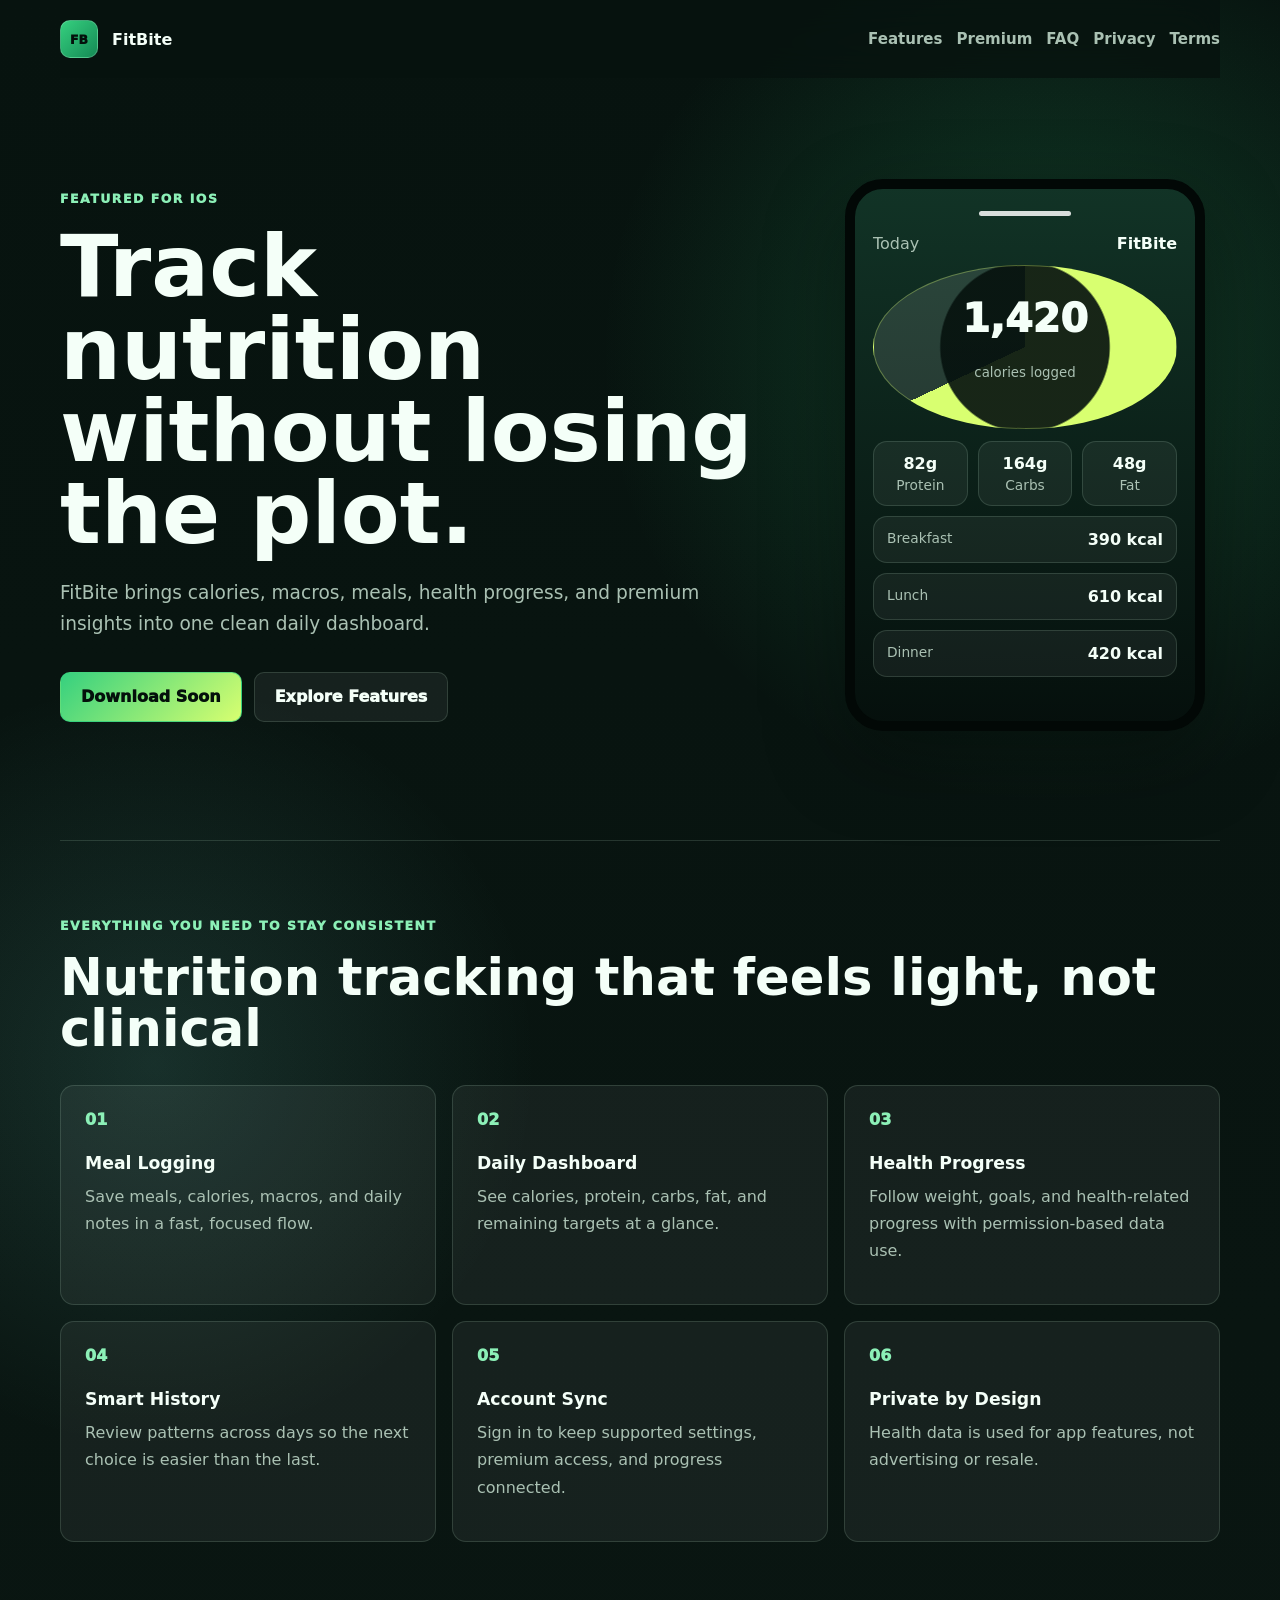
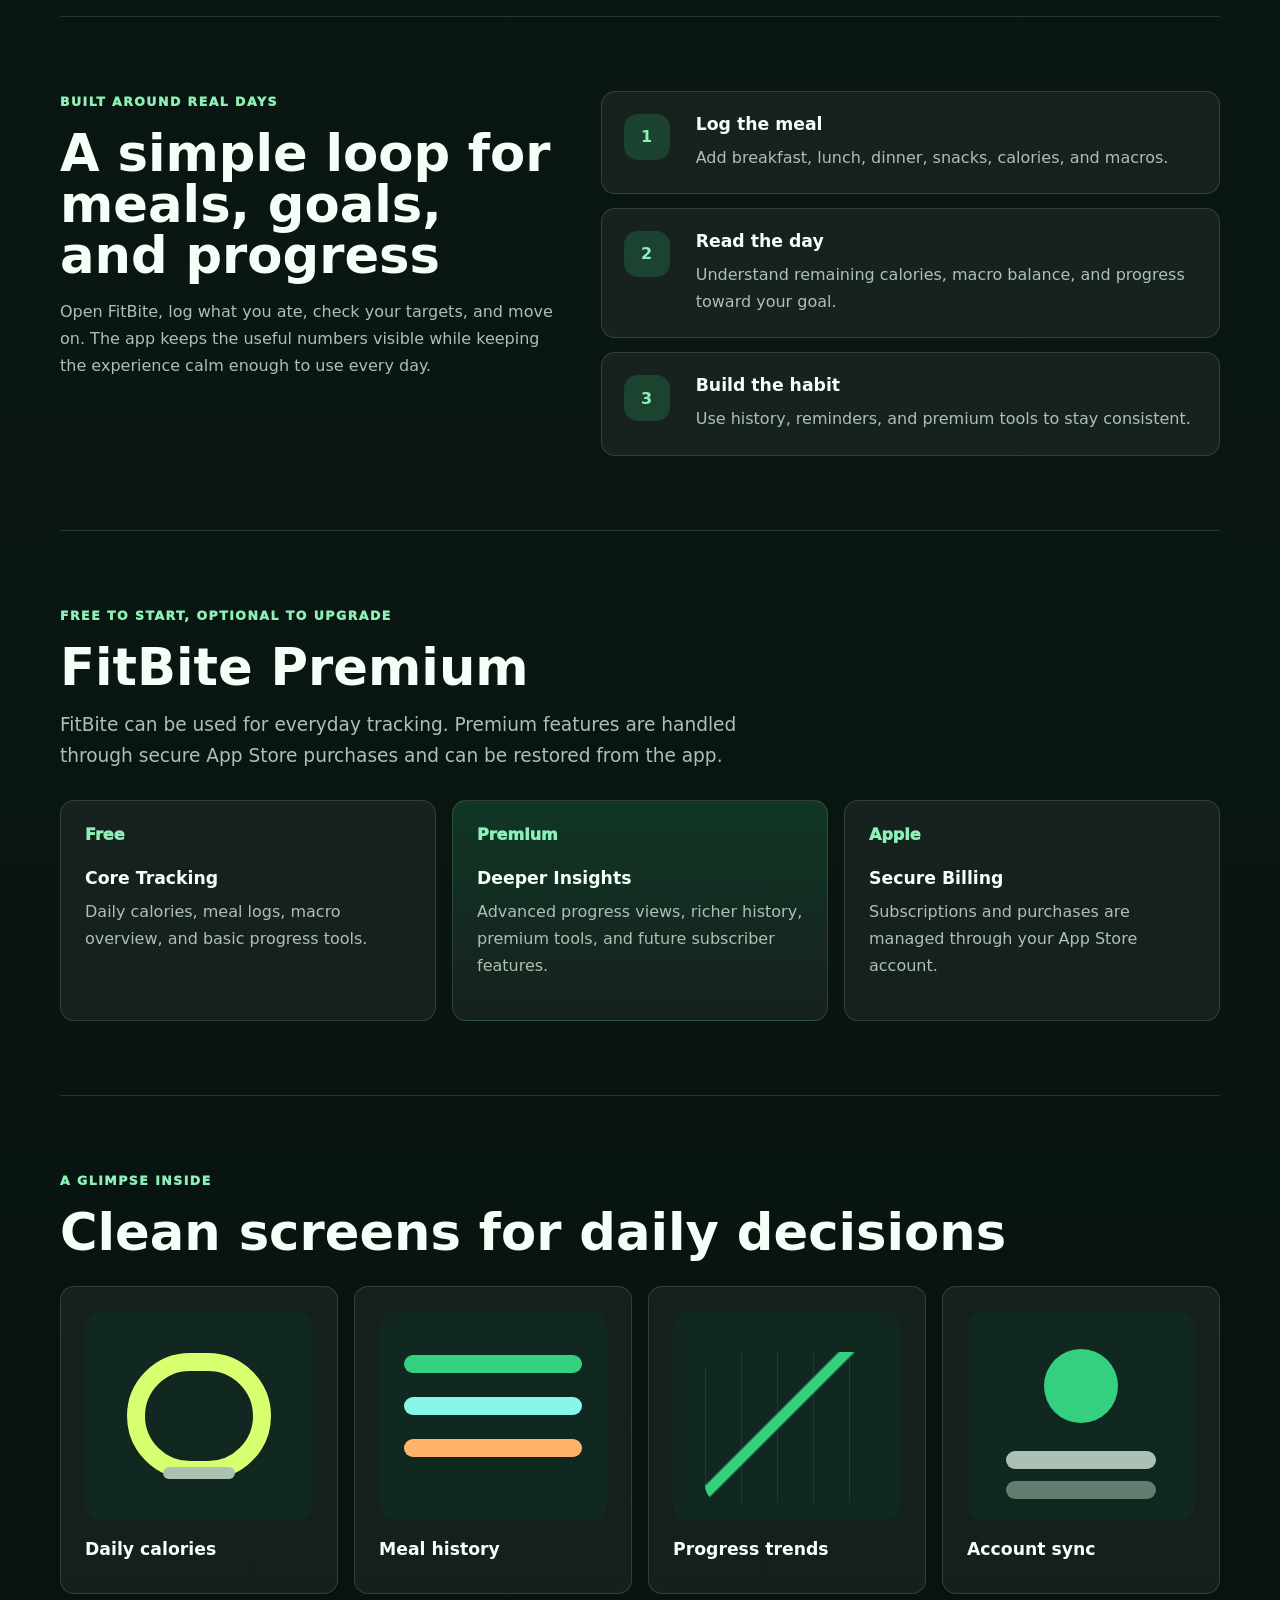
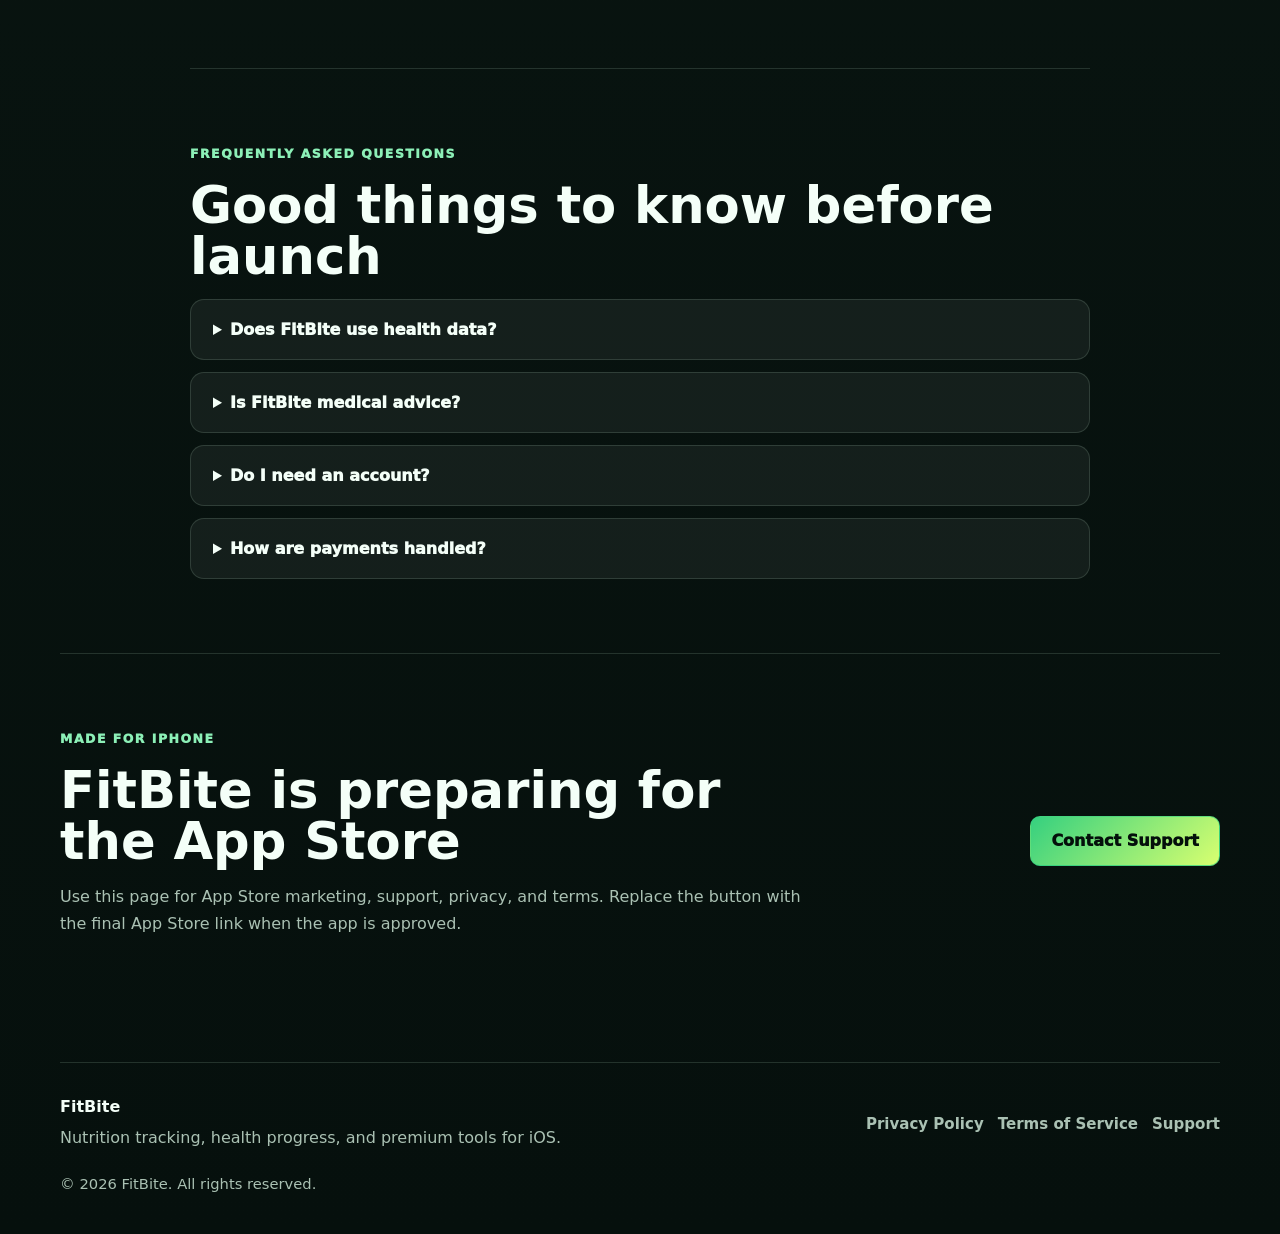
==== index.html @ 86999793 "update" ====
<!doctype html>
<html lang="en">
  <head>
    <meta charset="utf-8">
    <meta name="viewport" content="width=device-width, initial-scale=1">
    <title>FitBite - Nutrition, calories, and health progress</title>
    <meta
      name="description"
      content="FitBite is an iOS nutrition tracker for meals, calories, macros, progress, health insights, and premium habit tools."
    >
    <link rel="canonical" href="https://fitbite.dev/">
    <link rel="stylesheet" href="styles.css">
  </head>
  <body>
    <header class="site-header">
      <a class="brand" href="index.html" aria-label="FitBite home">
        <span class="brand-mark">FB</span>
        <span>FitBite</span>
      </a>
      <nav class="nav" aria-label="Main navigation">
        <a href="#features">Features</a>
        <a href="#premium">Premium</a>
        <a href="#faq">FAQ</a>
        <a href="privacy.html">Privacy</a>
        <a href="terms.html">Terms</a>
      </nav>
    </header>

    <main>
      <section class="hero">
        <div class="hero-copy">
          <p class="eyebrow">Featured for iOS</p>
          <h1>Track nutrition without losing the plot.</h1>
          <p class="lead">
            FitBite brings calories, macros, meals, health progress, and premium insights into one
            clean daily dashboard.
          </p>
          <div class="hero-actions">
            <a class="button primary" href="#app-store">Download Soon</a>
            <a class="button secondary" href="#features">Explore Features</a>
          </div>
        </div>

        <div class="phone-scene" aria-label="FitBite app preview">
          <div class="phone">
            <div class="phone-speaker"></div>
            <div class="app-top">
              <span>Today</span>
              <strong>FitBite</strong>
            </div>
            <div class="calorie-ring">
              <span>1,420</span>
              <small>calories logged</small>
            </div>
            <div class="macro-grid">
              <div><strong>82g</strong><span>Protein</span></div>
              <div><strong>164g</strong><span>Carbs</span></div>
              <div><strong>48g</strong><span>Fat</span></div>
            </div>
            <div class="meal-stack">
              <div><span>Breakfast</span><strong>390 kcal</strong></div>
              <div><span>Lunch</span><strong>610 kcal</strong></div>
              <div><span>Dinner</span><strong>420 kcal</strong></div>
            </div>
          </div>
        </div>
      </section>

      <section id="features" class="section">
        <p class="eyebrow">Everything you need to stay consistent</p>
        <h2>Nutrition tracking that feels light, not clinical</h2>
        <div class="feature-grid">
          <article>
            <span>01</span>
            <h3>Meal Logging</h3>
            <p>Save meals, calories, macros, and daily notes in a fast, focused flow.</p>
          </article>
          <article>
            <span>02</span>
            <h3>Daily Dashboard</h3>
            <p>See calories, protein, carbs, fat, and remaining targets at a glance.</p>
          </article>
          <article>
            <span>03</span>
            <h3>Health Progress</h3>
            <p>Follow weight, goals, and health-related progress with permission-based data use.</p>
          </article>
          <article>
            <span>04</span>
            <h3>Smart History</h3>
            <p>Review patterns across days so the next choice is easier than the last.</p>
          </article>
          <article>
            <span>05</span>
            <h3>Account Sync</h3>
            <p>Sign in to keep supported settings, premium access, and progress connected.</p>
          </article>
          <article>
            <span>06</span>
            <h3>Private by Design</h3>
            <p>Health data is used for app features, not advertising or resale.</p>
          </article>
        </div>
      </section>

      <section class="split-section">
        <div>
          <p class="eyebrow">Built around real days</p>
          <h2>A simple loop for meals, goals, and progress</h2>
          <p>
            Open FitBite, log what you ate, check your targets, and move on. The app keeps the useful
            numbers visible while keeping the experience calm enough to use every day.
          </p>
        </div>
        <div class="steps">
          <article>
            <strong>1</strong>
            <h3>Log the meal</h3>
            <p>Add breakfast, lunch, dinner, snacks, calories, and macros.</p>
          </article>
          <article>
            <strong>2</strong>
            <h3>Read the day</h3>
            <p>Understand remaining calories, macro balance, and progress toward your goal.</p>
          </article>
          <article>
            <strong>3</strong>
            <h3>Build the habit</h3>
            <p>Use history, reminders, and premium tools to stay consistent.</p>
          </article>
        </div>
      </section>

      <section id="premium" class="section premium-section">
        <p class="eyebrow">Free to start, optional to upgrade</p>
        <h2>FitBite Premium</h2>
        <p class="section-lead">
          FitBite can be used for everyday tracking. Premium features are handled through secure
          App Store purchases and can be restored from the app.
        </p>
        <div class="plans">
          <article>
            <span>Free</span>
            <h3>Core Tracking</h3>
            <p>Daily calories, meal logs, macro overview, and basic progress tools.</p>
          </article>
          <article class="highlight-plan">
            <span>Premium</span>
            <h3>Deeper Insights</h3>
            <p>Advanced progress views, richer history, premium tools, and future subscriber features.</p>
          </article>
          <article>
            <span>Apple</span>
            <h3>Secure Billing</h3>
            <p>Subscriptions and purchases are managed through your App Store account.</p>
          </article>
        </div>
      </section>

      <section class="gallery-section">
        <p class="eyebrow">A glimpse inside</p>
        <h2>Clean screens for daily decisions</h2>
        <div class="screen-grid" aria-label="FitBite screen previews">
          <article>
            <div class="mini-screen calories"></div>
            <h3>Daily calories</h3>
          </article>
          <article>
            <div class="mini-screen meals"></div>
            <h3>Meal history</h3>
          </article>
          <article>
            <div class="mini-screen progress"></div>
            <h3>Progress trends</h3>
          </article>
          <article>
            <div class="mini-screen account"></div>
            <h3>Account sync</h3>
          </article>
        </div>
      </section>

      <section id="faq" class="faq-section">
        <p class="eyebrow">Frequently asked questions</p>
        <h2>Good things to know before launch</h2>
        <details>
          <summary>Does FitBite use health data?</summary>
          <p>
            FitBite may process health-related information you enter or choose to connect, such as
            nutrition entries, goals, body measurements, and progress values.
          </p>
        </details>
        <details>
          <summary>Is FitBite medical advice?</summary>
          <p>
            No. FitBite is a tracking tool. It is not a medical service, diagnosis, treatment, or
            replacement for a qualified healthcare professional.
          </p>
        </details>
        <details>
          <summary>Do I need an account?</summary>
          <p>
            Some features may work locally. Account-based features, sync, premium access, and support
            requests may require login.
          </p>
        </details>
        <details>
          <summary>How are payments handled?</summary>
          <p>
            In-app purchases and subscriptions are processed by Apple through the App Store. FitBite
            does not receive your full payment card details.
          </p>
        </details>
      </section>

      <section id="app-store" class="cta-section">
        <div>
          <p class="eyebrow">Made for iPhone</p>
          <h2>FitBite is preparing for the App Store</h2>
          <p>
            Use this page for App Store marketing, support, privacy, and terms. Replace the button
            with the final App Store link when the app is approved.
          </p>
        </div>
        <a class="button primary" href="support.html">Contact Support</a>
      </section>
    </main>

    <footer class="site-footer">
      <div>
        <strong>FitBite</strong>
        <p>Nutrition tracking, health progress, and premium tools for iOS.</p>
      </div>
      <nav aria-label="Footer navigation">
        <a href="privacy.html">Privacy Policy</a>
        <a href="terms.html">Terms of Service</a>
        <a href="support.html">Support</a>
      </nav>
      <span>&copy; <span id="year"></span> FitBite. All rights reserved.</span>
    </footer>

    <script>
      document.getElementById("year").textContent = new Date().getFullYear();
    </script>
  </body>
</html>
---- styles.css ----
:root {
  color-scheme: dark;
  --bg: #07130f;
  --panel: #0e2019;
  --panel-2: #10281f;
  --ink: #f4fff8;
  --muted: #aac1b3;
  --line: rgba(210, 255, 226, 0.14);
  --green: #35d07f;
  --green-2: #8cf0b7;
  --lime: #d8ff70;
  --cyan: #86f7e8;
  --orange: #ffb36b;
  --shadow: 0 28px 80px rgba(0, 0, 0, 0.35);
  font-family: Inter, ui-sans-serif, system-ui, -apple-system, BlinkMacSystemFont, "Segoe UI", sans-serif;
}

* {
  box-sizing: border-box;
}

html {
  scroll-behavior: smooth;
}

body {
  margin: 0;
  background:
    radial-gradient(circle at 82% 8%, rgba(53, 208, 127, 0.22), transparent 28rem),
    radial-gradient(circle at 12% 24%, rgba(134, 247, 232, 0.12), transparent 24rem),
    linear-gradient(180deg, #07130f 0%, #0a1612 45%, #06100d 100%);
  color: var(--ink);
}

a {
  color: inherit;
}

.site-header,
.hero,
.section,
.split-section,
.gallery-section,
.faq-section,
.cta-section,
.site-footer {
  width: min(1160px, calc(100% - 40px));
  margin-right: auto;
  margin-left: auto;
}

.site-header {
  position: sticky;
  top: 0;
  z-index: 10;
  display: flex;
  align-items: center;
  justify-content: space-between;
  min-height: 78px;
  background: rgba(7, 19, 15, 0.78);
  backdrop-filter: blur(18px);
}

.brand,
.nav,
.site-footer nav {
  display: flex;
  align-items: center;
  gap: 14px;
}

.brand {
  text-decoration: none;
  font-weight: 900;
}

.brand-mark {
  display: grid;
  place-items: center;
  width: 38px;
  height: 38px;
  border: 1px solid rgba(255, 255, 255, 0.18);
  border-radius: 10px;
  background: linear-gradient(135deg, var(--green), #158a55);
  color: #04100b;
  font-size: 0.78rem;
  font-weight: 950;
}

.nav {
  flex-wrap: wrap;
  justify-content: flex-end;
}

.nav a,
.site-footer a {
  color: var(--muted);
  text-decoration: none;
  font-size: 0.94rem;
  font-weight: 800;
}

.nav a:hover,
.site-footer a:hover {
  color: var(--ink);
}

.hero {
  display: grid;
  grid-template-columns: minmax(0, 1fr) 390px;
  align-items: center;
  gap: 60px;
  min-height: calc(100vh - 138px);
  padding: 30px 0 38px;
}

.hero-copy {
  max-width: 760px;
}

.eyebrow {
  margin: 0 0 16px;
  color: var(--green-2);
  font-size: 0.78rem;
  font-weight: 950;
  letter-spacing: 0.12em;
  text-transform: uppercase;
}

h1,
h2,
h3,
p {
  margin-top: 0;
}

h1 {
  max-width: 780px;
  margin-bottom: 22px;
  font-size: clamp(3rem, 6.7vw, 5.9rem);
  line-height: 0.96;
  letter-spacing: 0;
}

h2 {
  margin-bottom: 16px;
  font-size: clamp(2rem, 4vw, 3.6rem);
  line-height: 1;
  letter-spacing: 0;
}

h3 {
  margin-bottom: 10px;
  font-size: 1.08rem;
}

p {
  color: var(--muted);
  line-height: 1.7;
}

.lead,
.section-lead {
  max-width: 680px;
  font-size: 1.16rem;
}

.hero-actions {
  display: flex;
  flex-wrap: wrap;
  gap: 12px;
  margin-top: 32px;
}

.button {
  display: inline-flex;
  align-items: center;
  justify-content: center;
  min-height: 50px;
  padding: 0 20px;
  border: 1px solid var(--line);
  border-radius: 10px;
  color: var(--ink);
  text-decoration: none;
  font-weight: 950;
}

.button.primary {
  border-color: rgba(53, 208, 127, 0.7);
  background: linear-gradient(135deg, var(--green), var(--lime));
  color: #04100b;
}

.button.secondary {
  background: rgba(255, 255, 255, 0.06);
}

.phone-scene {
  display: grid;
  justify-items: center;
}

.phone {
  width: min(100%, 360px);
  min-height: 552px;
  padding: 22px 18px;
  border: 10px solid #020806;
  border-radius: 38px;
  background:
    linear-gradient(180deg, rgba(18, 54, 40, 0.86), rgba(5, 15, 12, 0.96)),
    var(--panel);
  box-shadow: var(--shadow);
}

.phone-speaker {
  width: 92px;
  height: 5px;
  margin: 0 auto 18px;
  border-radius: 99px;
  background: rgba(255, 255, 255, 0.84);
}

.app-top {
  display: flex;
  justify-content: space-between;
  margin-bottom: 12px;
  color: var(--muted);
}

.app-top strong {
  color: var(--ink);
}

.calorie-ring {
  display: grid;
  place-items: center;
  height: 164px;
  margin-bottom: 12px;
  border: 1px solid rgba(216, 255, 112, 0.32);
  border-radius: 50%;
  background:
    radial-gradient(circle, rgba(7, 19, 15, 0.92) 49%, transparent 50%),
    conic-gradient(var(--lime) 0 68%, rgba(255, 255, 255, 0.11) 68% 100%);
}

.calorie-ring span {
  color: var(--ink);
  font-size: 2.48rem;
  font-weight: 950;
}

.calorie-ring small {
  margin-top: -54px;
  color: var(--muted);
}

.macro-grid,
.meal-stack {
  display: grid;
  gap: 10px;
}

.macro-grid {
  grid-template-columns: repeat(3, 1fr);
  margin-bottom: 10px;
}

.macro-grid div,
.meal-stack div,
.feature-grid article,
.steps article,
.plans article,
.screen-grid article,
.faq-section details {
  border: 1px solid var(--line);
  border-radius: 14px;
  background: rgba(255, 255, 255, 0.055);
}

.macro-grid div {
  display: grid;
  gap: 4px;
  padding: 12px 8px;
  text-align: center;
}

.macro-grid span,
.meal-stack span {
  color: var(--muted);
  font-size: 0.86rem;
}

.meal-stack div {
  display: flex;
  justify-content: space-between;
  padding: 13px;
}

.section,
.split-section,
.gallery-section,
.faq-section,
.cta-section {
  padding: 74px 0;
  border-top: 1px solid var(--line);
}

.feature-grid,
.plans,
.screen-grid {
  display: grid;
  gap: 16px;
}

.feature-grid {
  grid-template-columns: repeat(3, 1fr);
  margin-top: 30px;
}

.feature-grid article,
.plans article,
.screen-grid article {
  padding: 24px;
}

.feature-grid article span,
.plans article span {
  display: inline-flex;
  margin-bottom: 24px;
  color: var(--green-2);
  font-weight: 950;
}

.split-section {
  display: grid;
  grid-template-columns: 0.9fr 1.1fr;
  gap: 34px;
}

.steps {
  display: grid;
  gap: 14px;
}

.steps article {
  display: grid;
  grid-template-columns: 54px minmax(0, 1fr);
  column-gap: 18px;
  padding: 22px;
}

.steps strong {
  grid-row: span 2;
  display: grid;
  place-items: center;
  width: 46px;
  height: 46px;
  border-radius: 14px;
  background: rgba(53, 208, 127, 0.18);
  color: var(--green-2);
}

.steps p {
  margin-bottom: 0;
}

.premium-section {
  text-align: left;
}

.plans {
  grid-template-columns: repeat(3, 1fr);
  margin-top: 28px;
}

.highlight-plan {
  background: linear-gradient(180deg, rgba(53, 208, 127, 0.18), rgba(255, 255, 255, 0.055)) !important;
}

.screen-grid {
  grid-template-columns: repeat(4, 1fr);
  margin-top: 28px;
}

.mini-screen {
  height: 210px;
  margin-bottom: 18px;
  border-radius: 18px;
  background: var(--panel-2);
  overflow: hidden;
  position: relative;
}

.mini-screen::before,
.mini-screen::after {
  content: "";
  position: absolute;
  border-radius: 999px;
}

.mini-screen.calories::before {
  inset: 42px;
  border: 18px solid var(--lime);
}

.mini-screen.calories::after {
  width: 72px;
  height: 12px;
  left: 50%;
  bottom: 42px;
  transform: translateX(-50%);
  background: var(--muted);
}

.mini-screen.meals::before {
  width: 78%;
  height: 18px;
  top: 44px;
  left: 11%;
  background: var(--green);
  box-shadow: 0 42px 0 var(--cyan), 0 84px 0 var(--orange);
}

.mini-screen.progress::before {
  width: 72%;
  height: 72%;
  left: 14%;
  bottom: 18px;
  border-radius: 18px;
  background: linear-gradient(135deg, transparent 42%, var(--green) 43% 47%, transparent 48%),
    linear-gradient(90deg, rgba(255,255,255,0.08) 1px, transparent 1px);
  background-size: 100% 100%, 36px 100%;
}

.mini-screen.account::before {
  width: 74px;
  height: 74px;
  top: 38px;
  left: 50%;
  transform: translateX(-50%);
  background: var(--green);
}

.mini-screen.account::after {
  width: 66%;
  height: 18px;
  left: 17%;
  bottom: 52px;
  background: var(--muted);
  box-shadow: 0 30px 0 rgba(170, 193, 179, 0.55);
}

.faq-section {
  max-width: 900px;
}

.faq-section details {
  margin-top: 12px;
  padding: 20px 22px;
}

.faq-section summary {
  cursor: pointer;
  color: var(--ink);
  font-weight: 950;
}

.faq-section details p {
  margin: 12px 0 0;
}

.cta-section {
  display: flex;
  align-items: center;
  justify-content: space-between;
  gap: 28px;
  margin-bottom: 34px;
}

.cta-section div {
  max-width: 760px;
}

.document {
  width: min(820px, calc(100% - 40px));
  margin: 0 auto;
  padding: 58px 0 90px;
}

.document h1 {
  font-size: clamp(2.7rem, 7vw, 5rem);
}

.document h2 {
  margin-top: 34px;
  font-size: 1.35rem;
}

.support-email a {
  color: var(--green-2);
  font-size: 1.35rem;
  font-weight: 950;
}

.site-footer {
  display: grid;
  grid-template-columns: minmax(0, 1fr) auto;
  gap: 24px;
  padding: 34px 0 42px;
  border-top: 1px solid var(--line);
}

.site-footer p {
  margin: 8px 0 0;
}

.site-footer > span {
  grid-column: 1 / -1;
  color: var(--muted);
  font-size: 0.92rem;
}

@media (max-width: 920px) {
  .hero,
  .split-section,
  .cta-section {
    grid-template-columns: 1fr;
  }

  .feature-grid,
  .plans {
    grid-template-columns: repeat(2, 1fr);
  }

  .screen-grid {
    grid-template-columns: repeat(2, 1fr);
  }

  .cta-section {
    align-items: flex-start;
    display: grid;
  }
}

@media (max-width: 640px) {
  .site-header,
  .hero,
  .section,
  .split-section,
  .gallery-section,
  .faq-section,
  .cta-section,
  .site-footer,
  .document {
    width: min(100% - 28px, 1160px);
  }

  .site-header {
    position: static;
    align-items: flex-start;
    flex-direction: column;
    padding: 18px 0;
  }

  .nav {
    justify-content: flex-start;
  }

  .hero {
    min-height: auto;
    padding-top: 34px;
  }

  .feature-grid,
  .plans,
  .screen-grid,
  .macro-grid {
    grid-template-columns: 1fr;
  }

  .phone {
    min-height: auto;
  }

  .button,
  .hero-actions {
    width: 100%;
  }

  .steps article {
    grid-template-columns: 1fr;
  }

  .steps strong {
    margin-bottom: 16px;
  }

  .site-footer {
    grid-template-columns: 1fr;
  }

  .site-footer nav {
    align-items: flex-start;
    flex-direction: column;
  }
}
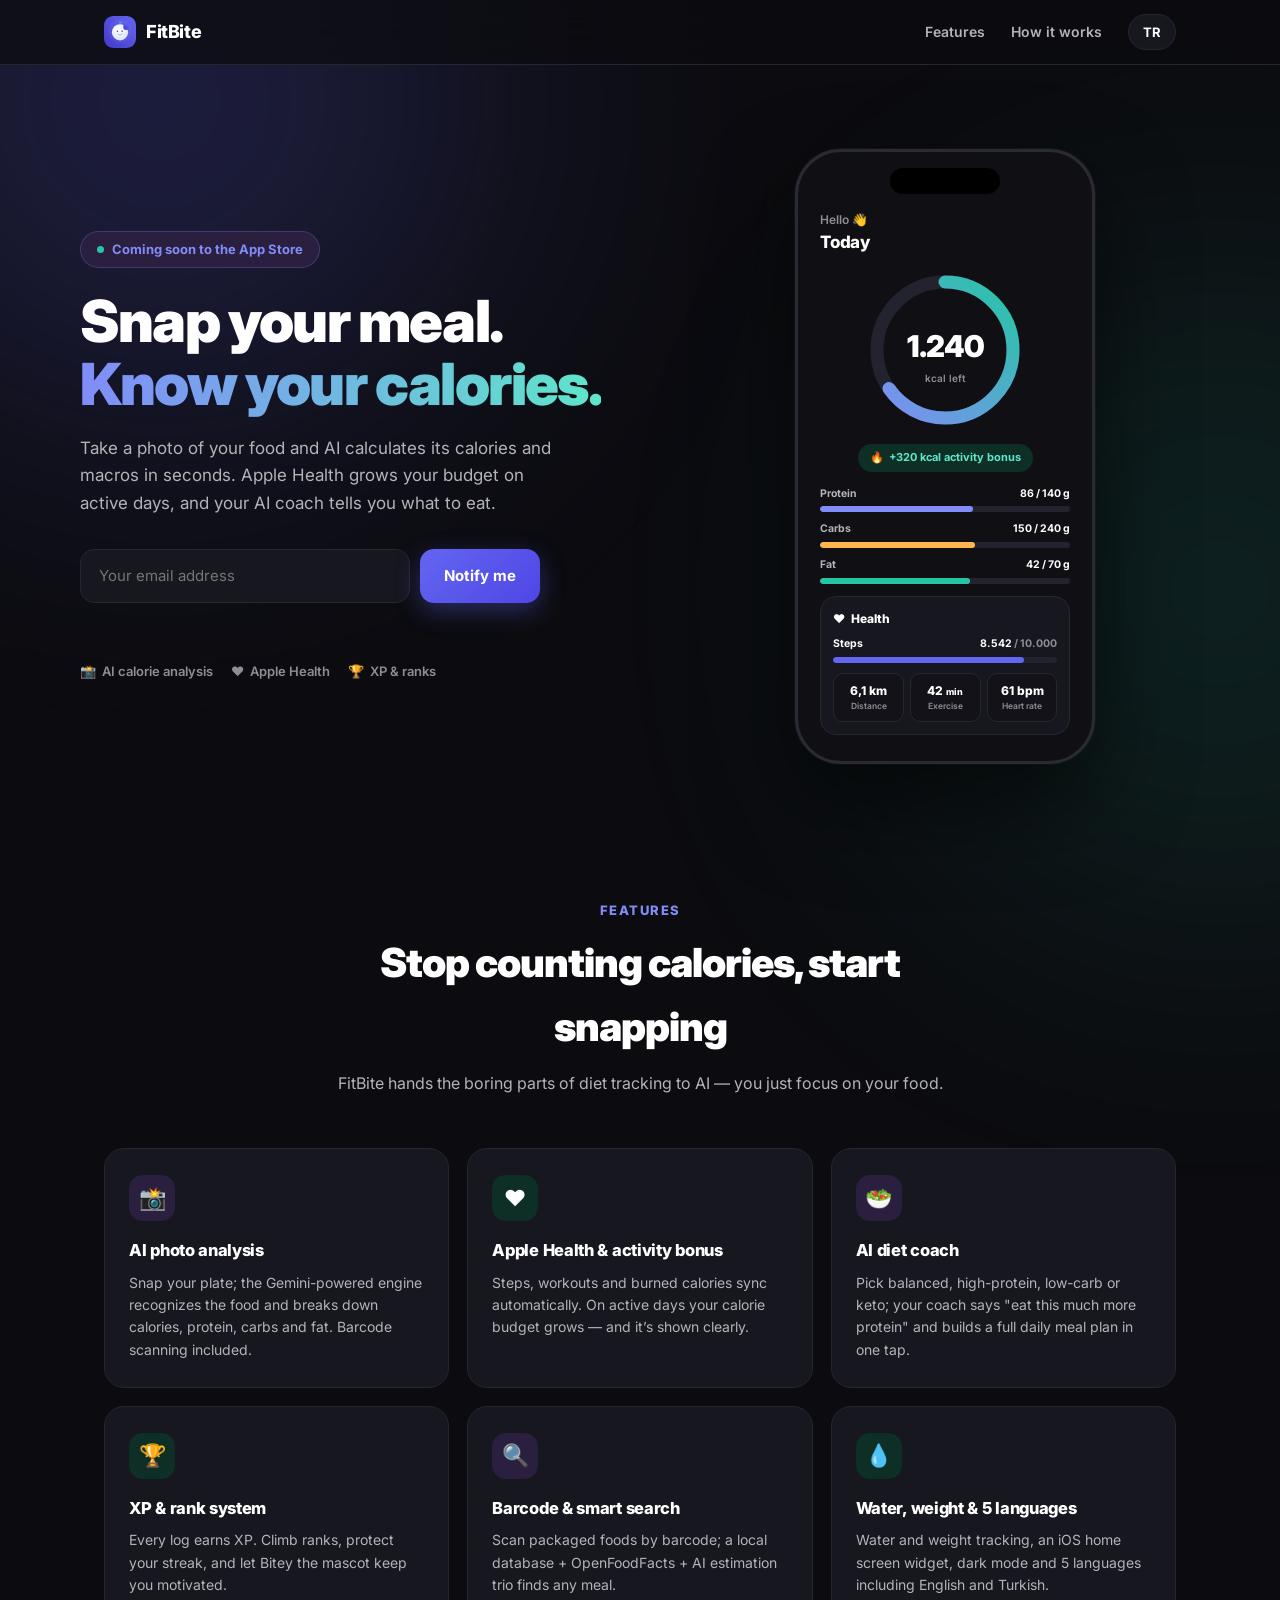
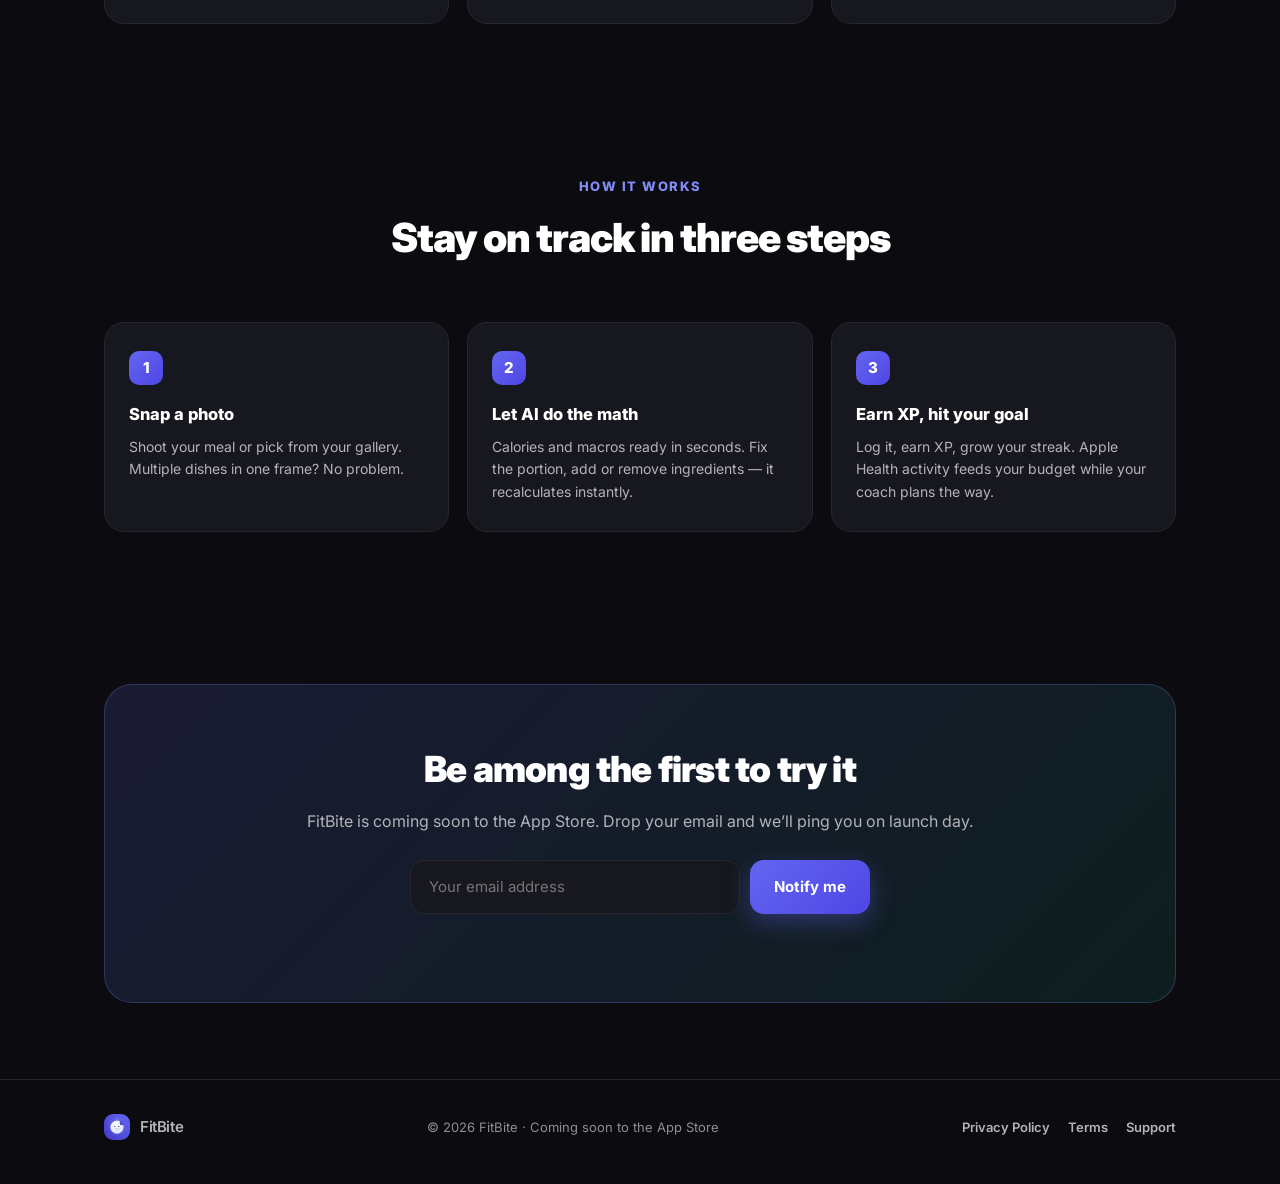
==== commit fbdfe7c9: "redesign: yeni landing page — app temasıyla dark tasarım, TR/EN dil desteği, CSS telefon mockup (kal" ====
--- a/index.html
+++ b/index.html
@@ -1,246 +1,511 @@
-<!doctype html>
-<html lang="en">
-  <head>
-    <meta charset="utf-8">
-    <meta name="viewport" content="width=device-width, initial-scale=1">
-    <title>FitBite - Nutrition, calories, and health progress</title>
-    <meta
-      name="description"
-      content="FitBite is an iOS nutrition tracker for meals, calories, macros, progress, health insights, and premium habit tools."
-    >
-    <link rel="canonical" href="https://fitbite.dev/">
-    <link rel="stylesheet" href="styles.css">
-  </head>
-  <body>
-    <header class="site-header">
-      <a class="brand" href="index.html" aria-label="FitBite home">
-        <span class="brand-mark">FB</span>
-        <span>FitBite</span>
-      </a>
-      <nav class="nav" aria-label="Main navigation">
-        <a href="#features">Features</a>
-        <a href="#premium">Premium</a>
-        <a href="#faq">FAQ</a>
-        <a href="privacy.html">Privacy</a>
-        <a href="terms.html">Terms</a>
-      </nav>
-    </header>
-
-    <main>
-      <section class="hero">
-        <div class="hero-copy">
-          <p class="eyebrow">Featured for iOS</p>
-          <h1>Track nutrition without losing the plot.</h1>
-          <p class="lead">
-            FitBite brings calories, macros, meals, health progress, and premium insights into one
-            clean daily dashboard.
-          </p>
-          <div class="hero-actions">
-            <a class="button primary" href="#app-store">Download Soon</a>
-            <a class="button secondary" href="#features">Explore Features</a>
+<!DOCTYPE html>
+<html lang="tr">
+<head>
+  <meta charset="UTF-8" />
+  <meta name="viewport" content="width=device-width, initial-scale=1.0" />
+  <title>FitBite — Fotoğrafını çek, kalorini bil</title>
+  <meta name="description" content="Yemeğinin fotoğrafını çek, yapay zeka kalori ve makrolarını saniyeler içinde hesaplasın. Apple Health entegrasyonu, AI diyet koçu ve XP sistemiyle kalori takibi hiç bu kadar kolay olmamıştı." />
+  <meta property="og:title" content="FitBite — Snap your meal. Know your calories." />
+  <meta property="og:description" content="AI-powered calorie tracking with Apple Health sync, diet coaching and gamified progress." />
+  <meta property="og:url" content="https://fitbite.dev" />
+  <meta property="og:type" content="website" />
+  <link rel="icon" type="image/png" href="favicon.png" />
+  <link rel="preconnect" href="https://fonts.googleapis.com" />
+  <link rel="preconnect" href="https://fonts.gstatic.com" crossorigin />
+  <link href="https://fonts.googleapis.com/css2?family=Inter:wght@400;500;600;700;800;900&display=swap" rel="stylesheet" />
+  <style>
+    :root {
+      --bg: #0C0C10;
+      --bg-soft: #121218;
+      --card: #17171F;
+      --border: #26262E;
+      --primary: #6366F1;
+      --primary-light: #818CF8;
+      --primary-dark: #4F46E5;
+      --primary-soft: #2A1F3F;
+      --accent: #26C6A4;
+      --accent-light: #5EE6C9;
+      --accent-soft: #0E2F26;
+      --orange: #FFB74D;
+      --red: #FF6B6B;
+      --cyan: #4DD0E1;
+      --text: #FFFFFF;
+      --text-2: #B3B3B8;
+      --text-3: #8E8E93;
+      --radius: 20px;
+    }
+    * { margin: 0; padding: 0; box-sizing: border-box; }
+    html { scroll-behavior: smooth; }
+    body {
+      font-family: 'Inter', -apple-system, BlinkMacSystemFont, 'Segoe UI', sans-serif;
+      background: var(--bg);
+      color: var(--text);
+      line-height: 1.6;
+      overflow-x: hidden;
+    }
+    .wrap { max-width: 1120px; margin: 0 auto; padding: 0 24px; }
+
+    /* ambient glow */
+    .glow {
+      position: fixed; pointer-events: none; z-index: 0;
+      width: 640px; height: 640px; border-radius: 50%;
+      filter: blur(140px); opacity: .22;
+    }
+    .glow-1 { background: var(--primary); top: -220px; left: -160px; }
+    .glow-2 { background: var(--accent); top: 30%; right: -260px; opacity: .12; }
+
+    /* ---------- NAV ---------- */
+    nav {
+      position: sticky; top: 0; z-index: 50;
+      backdrop-filter: blur(16px);
+      background: rgba(12,12,16,.72);
+      border-bottom: 1px solid var(--border);
+    }
+    .nav-in { display: flex; align-items: center; justify-content: space-between; height: 64px; }
+    .brand { display: flex; align-items: center; gap: 10px; font-weight: 800; font-size: 18px; letter-spacing: -.4px; color: var(--text); text-decoration: none; }
+    .brand img { width: 32px; height: 32px; border-radius: 9px; }
+    .nav-links { display: flex; align-items: center; gap: 26px; }
+    .nav-links a { color: var(--text-2); text-decoration: none; font-size: 14px; font-weight: 600; transition: color .2s; }
+    .nav-links a:hover { color: var(--text); }
+    .lang-btn {
+      background: var(--card); border: 1px solid var(--border); color: var(--text);
+      font: inherit; font-size: 13px; font-weight: 700; padding: 7px 14px;
+      border-radius: 999px; cursor: pointer; transition: border-color .2s;
+    }
+    .lang-btn:hover { border-color: var(--primary); }
+
+    /* ---------- HERO ---------- */
+    .hero { position: relative; z-index: 1; padding: 84px 0 60px; display: grid; grid-template-columns: 1.05fr .95fr; gap: 48px; align-items: center; }
+    .badge {
+      display: inline-flex; align-items: center; gap: 8px;
+      background: var(--primary-soft); color: var(--primary-light);
+      border: 1px solid rgba(129,140,248,.25);
+      font-size: 13px; font-weight: 700; padding: 7px 16px; border-radius: 999px;
+      margin-bottom: 22px;
+    }
+    .badge .dot { width: 7px; height: 7px; border-radius: 50%; background: var(--accent); animation: pulse 1.8s infinite; }
+    @keyframes pulse { 0%,100% { opacity: 1 } 50% { opacity: .35 } }
+    h1 { font-size: clamp(38px, 5.2vw, 58px); font-weight: 900; letter-spacing: -1.8px; line-height: 1.08; }
+    h1 .grad {
+      background: linear-gradient(92deg, var(--primary-light), var(--accent-light));
+      -webkit-background-clip: text; background-clip: text; color: transparent;
+    }
+    .hero p.sub { color: var(--text-2); font-size: 17px; max-width: 480px; margin: 20px 0 32px; }
+
+    /* waitlist form */
+    .waitlist { display: flex; gap: 10px; max-width: 460px; }
+    .waitlist input {
+      flex: 1; background: var(--card); border: 1px solid var(--border);
+      color: var(--text); font: inherit; font-size: 15px;
+      padding: 14px 18px; border-radius: 14px; outline: none; transition: border-color .2s;
+    }
+    .waitlist input:focus { border-color: var(--primary); }
+    .waitlist button {
+      background: linear-gradient(135deg, var(--primary), var(--primary-dark));
+      color: #fff; border: 0; font: inherit; font-size: 15px; font-weight: 700;
+      padding: 14px 24px; border-radius: 14px; cursor: pointer; white-space: nowrap;
+      transition: transform .15s, box-shadow .2s;
+      box-shadow: 0 8px 24px rgba(99,102,241,.35);
+    }
+    .waitlist button:hover { transform: translateY(-2px); box-shadow: 0 12px 32px rgba(99,102,241,.45); }
+    .form-msg { font-size: 13px; font-weight: 600; margin-top: 12px; min-height: 20px; }
+    .form-msg.ok { color: var(--accent-light); }
+    .form-msg.err { color: var(--red); }
+    .hero-note { display: flex; gap: 18px; margin-top: 26px; color: var(--text-3); font-size: 13px; font-weight: 600; }
+    .hero-note span { display: flex; align-items: center; gap: 6px; }
+
+    /* ---------- PHONE MOCKUP ---------- */
+    .phone-col { display: flex; justify-content: center; }
+    .phone {
+      width: 300px; background: #101014;
+      border: 3px solid #2A2A32; border-radius: 46px;
+      padding: 14px; box-shadow: 0 40px 90px rgba(0,0,0,.55), 0 0 0 1px rgba(129,140,248,.08);
+      position: relative; transform: rotate(0deg);
+    }
+    .notch { width: 110px; height: 26px; background: #000; border-radius: 999px; margin: 2px auto 12px; }
+    .screen { padding: 4px 8px 12px; }
+    .scr-greet { font-size: 12px; color: var(--text-3); font-weight: 600; }
+    .scr-title { font-size: 17px; font-weight: 800; letter-spacing: -.4px; margin-bottom: 14px; }
+    .ring-wrap { display: flex; justify-content: center; position: relative; margin-bottom: 6px; }
+    .ring-center { position: absolute; inset: 0; display: flex; flex-direction: column; align-items: center; justify-content: center; }
+    .ring-num { font-size: 30px; font-weight: 900; letter-spacing: -1px; }
+    .ring-lbl { font-size: 10px; color: var(--text-3); font-weight: 600; }
+    .ring svg { transform: rotate(-90deg); }
+    .ring .track { stroke: #232330; }
+    .ring .prog { stroke: url(#ringGrad); stroke-linecap: round; stroke-dasharray: 427; stroke-dashoffset: 427; animation: ring 1.6s .4s cubic-bezier(.22,.8,.35,1) forwards; }
+    @keyframes ring { to { stroke-dashoffset: 148; } }
+    .bonus-pill {
+      display: flex; align-items: center; justify-content: center; gap: 5px;
+      background: var(--accent-soft); color: var(--accent-light);
+      font-size: 11px; font-weight: 700; border-radius: 999px;
+      padding: 5px 12px; width: fit-content; margin: 0 auto 14px;
+    }
+    .macro { margin-bottom: 9px; }
+    .macro-head { display: flex; justify-content: space-between; font-size: 10.5px; font-weight: 700; margin-bottom: 4px; }
+    .macro-head .lbl { color: var(--text-2); }
+    .macro-track { height: 6px; border-radius: 3px; background: #232330; overflow: hidden; }
+    .macro-fill { height: 100%; border-radius: 3px; width: 0; animation: fill 1.2s .8s ease forwards; }
+    @keyframes fill { to { width: var(--w); } }
+    .scr-card {
+      background: var(--card); border: 1px solid var(--border); border-radius: 16px;
+      padding: 12px; margin-top: 12px;
+    }
+    .scr-card-title { display: flex; align-items: center; gap: 6px; font-size: 12px; font-weight: 800; margin-bottom: 8px; }
+    .steps-row { display: flex; justify-content: space-between; font-size: 10.5px; font-weight: 700; margin-bottom: 4px; }
+    .steps-row .goal { color: var(--text-3); }
+    .mini-metrics { display: flex; gap: 6px; margin-top: 10px; }
+    .mini-metric {
+      flex: 1; background: var(--bg-soft); border: 1px solid var(--border); border-radius: 10px;
+      padding: 7px 4px; text-align: center;
+    }
+    .mini-metric .v { font-size: 12px; font-weight: 800; }
+    .mini-metric .k { font-size: 8.5px; color: var(--text-3); font-weight: 600; }
+
+    /* ---------- SECTIONS ---------- */
+    section { position: relative; z-index: 1; padding: 76px 0; }
+    .sec-head { text-align: center; max-width: 620px; margin: 0 auto 52px; }
+    .sec-kicker { color: var(--primary-light); font-size: 13px; font-weight: 800; letter-spacing: 1.5px; text-transform: uppercase; }
+    .sec-head h2 { font-size: clamp(28px, 3.6vw, 40px); font-weight: 900; letter-spacing: -1px; margin: 10px 0 12px; }
+    .sec-head p { color: var(--text-2); font-size: 16px; }
+
+    .grid { display: grid; grid-template-columns: repeat(3, 1fr); gap: 18px; }
+    .feature {
+      background: var(--card); border: 1px solid var(--border); border-radius: var(--radius);
+      padding: 26px 24px; transition: transform .2s, border-color .2s;
+    }
+    .feature:hover { transform: translateY(-4px); border-color: rgba(129,140,248,.4); }
+    .feature .ico {
+      width: 46px; height: 46px; border-radius: 14px; display: flex; align-items: center; justify-content: center;
+      font-size: 22px; margin-bottom: 16px; background: var(--primary-soft);
+    }
+    .feature.acc .ico { background: var(--accent-soft); }
+    .feature h3 { font-size: 16.5px; font-weight: 800; letter-spacing: -.3px; margin-bottom: 8px; }
+    .feature p { color: var(--text-2); font-size: 14px; }
+
+    /* how it works */
+    .steps { display: grid; grid-template-columns: repeat(3, 1fr); gap: 18px; counter-reset: step; }
+    .step { background: var(--card); border: 1px solid var(--border); border-radius: var(--radius); padding: 28px 24px; position: relative; }
+    .step .num {
+      width: 34px; height: 34px; border-radius: 10px; display: flex; align-items: center; justify-content: center;
+      background: linear-gradient(135deg, var(--primary), var(--primary-dark));
+      font-weight: 800; font-size: 15px; margin-bottom: 16px;
+    }
+    .step h3 { font-size: 16.5px; font-weight: 800; margin-bottom: 8px; }
+    .step p { color: var(--text-2); font-size: 14px; }
+
+    /* CTA band */
+    .cta-band {
+      background: linear-gradient(135deg, rgba(99,102,241,.16), rgba(38,198,164,.10));
+      border: 1px solid rgba(129,140,248,.25); border-radius: 28px;
+      padding: 56px 32px; text-align: center;
+    }
+    .cta-band h2 { font-size: clamp(26px, 3.2vw, 36px); font-weight: 900; letter-spacing: -.8px; margin-bottom: 10px; }
+    .cta-band p { color: var(--text-2); margin-bottom: 26px; }
+    .cta-band .waitlist { margin: 0 auto; }
+
+    footer { border-top: 1px solid var(--border); padding: 34px 0 44px; position: relative; z-index: 1; }
+    .foot { display: flex; align-items: center; justify-content: space-between; gap: 16px; flex-wrap: wrap; }
+    .foot .brand img { width: 26px; height: 26px; }
+    .foot .brand { font-size: 15px; }
+    .foot-meta { color: var(--text-3); font-size: 13px; }
+    .foot a { color: var(--text-2); text-decoration: none; font-size: 13px; font-weight: 600; }
+    .foot a:hover { color: var(--text); }
+
+    /* reveal */
+    .rv { opacity: 0; transform: translateY(22px); transition: opacity .6s ease, transform .6s ease; }
+    .rv.in { opacity: 1; transform: none; }
+
+    @media (max-width: 880px) {
+      .hero { grid-template-columns: 1fr; padding-top: 52px; text-align: center; }
+      .hero p.sub { margin-left: auto; margin-right: auto; }
+      .waitlist { margin: 0 auto; }
+      .hero-note { justify-content: center; }
+      .grid, .steps { grid-template-columns: 1fr; }
+      .nav-links a[data-nav] { display: none; }
+    }
+    @media (max-width: 480px) {
+      .waitlist { flex-direction: column; }
+      .phone { width: 270px; }
+    }
+  </style>
+</head>
+<body>
+  <div class="glow glow-1"></div>
+  <div class="glow glow-2"></div>
+
+  <nav>
+    <div class="wrap nav-in">
+      <a class="brand" href="#"><img src="icon.svg" alt="FitBite" /> FitBite</a>
+      <div class="nav-links">
+        <a href="#features" data-nav data-i18n="nav_features"></a>
+        <a href="#how" data-nav data-i18n="nav_how"></a>
+        <button class="lang-btn" id="langBtn" aria-label="Change language">EN</button>
+      </div>
+    </div>
+  </nav>
+
+  <header class="wrap hero">
+    <div>
+      <div class="badge"><span class="dot"></span><span data-i18n="badge"></span></div>
+      <h1><span data-i18n="h1a"></span> <span class="grad" data-i18n="h1b"></span></h1>
+      <p class="sub" data-i18n="sub"></p>
+
+      <form class="waitlist" id="waitlistForm" novalidate>
+        <input type="email" id="wlEmail" required data-i18n-ph="email_ph" />
+        <button type="submit" data-i18n="notify_btn"></button>
+      </form>
+      <div class="form-msg" id="formMsg"></div>
+
+      <div class="hero-note">
+        <span>📸 <span data-i18n="note1"></span></span>
+        <span>❤️ <span data-i18n="note2"></span></span>
+        <span>🏆 <span data-i18n="note3"></span></span>
+      </div>
+    </div>
+
+    <div class="phone-col">
+      <div class="phone">
+        <div class="notch"></div>
+        <div class="screen">
+          <div class="scr-greet" data-i18n="scr_greet"></div>
+          <div class="scr-title" data-i18n="scr_today"></div>
+
+          <div class="ring-wrap">
+            <div class="ring">
+              <svg width="160" height="160" viewBox="0 0 160 160">
+                <defs>
+                  <linearGradient id="ringGrad" x1="0%" y1="0%" x2="100%" y2="100%">
+                    <stop offset="0%" stop-color="#818CF8"/>
+                    <stop offset="100%" stop-color="#26C6A4"/>
+                  </linearGradient>
+                </defs>
+                <circle class="track" cx="80" cy="80" r="68" fill="none" stroke-width="13"/>
+                <circle class="prog" cx="80" cy="80" r="68" fill="none" stroke-width="13"/>
+              </svg>
+            </div>
+            <div class="ring-center">
+              <div class="ring-num">1.240</div>
+              <div class="ring-lbl" data-i18n="scr_remaining"></div>
+            </div>
           </div>
-        </div>
-
-        <div class="phone-scene" aria-label="FitBite app preview">
-          <div class="phone">
-            <div class="phone-speaker"></div>
-            <div class="app-top">
-              <span>Today</span>
-              <strong>FitBite</strong>
-            </div>
-            <div class="calorie-ring">
-              <span>1,420</span>
-              <small>calories logged</small>
-            </div>
-            <div class="macro-grid">
-              <div><strong>82g</strong><span>Protein</span></div>
-              <div><strong>164g</strong><span>Carbs</span></div>
-              <div><strong>48g</strong><span>Fat</span></div>
-            </div>
-            <div class="meal-stack">
-              <div><span>Breakfast</span><strong>390 kcal</strong></div>
-              <div><span>Lunch</span><strong>610 kcal</strong></div>
-              <div><span>Dinner</span><strong>420 kcal</strong></div>
+
+          <div class="bonus-pill">🔥 <span data-i18n="scr_bonus"></span></div>
+
+          <div class="macro">
+            <div class="macro-head"><span class="lbl">Protein</span><span>86 / 140 g</span></div>
+            <div class="macro-track"><div class="macro-fill" style="--w:61%; background:#818CF8"></div></div>
+          </div>
+          <div class="macro">
+            <div class="macro-head"><span class="lbl" data-i18n="scr_carbs"></span><span>150 / 240 g</span></div>
+            <div class="macro-track"><div class="macro-fill" style="--w:62%; background:#FFB74D"></div></div>
+          </div>
+          <div class="macro">
+            <div class="macro-head"><span class="lbl" data-i18n="scr_fat"></span><span>42 / 70 g</span></div>
+            <div class="macro-track"><div class="macro-fill" style="--w:60%; background:#26C6A4"></div></div>
+          </div>
+
+          <div class="scr-card">
+            <div class="scr-card-title">❤️ <span data-i18n="scr_health"></span></div>
+            <div class="steps-row"><span data-i18n="scr_steps"></span><span>8.542 <span class="goal">/ 10.000</span></span></div>
+            <div class="macro-track"><div class="macro-fill" style="--w:85%; background:#6366F1"></div></div>
+            <div class="mini-metrics">
+              <div class="mini-metric"><div class="v">6,1 km</div><div class="k" data-i18n="scr_dist"></div></div>
+              <div class="mini-metric"><div class="v">42 <span style="font-size:9px" data-i18n="scr_min"></span></div><div class="k" data-i18n="scr_exercise"></div></div>
+              <div class="mini-metric"><div class="v">61 bpm</div><div class="k" data-i18n="scr_hr"></div></div>
             </div>
           </div>
         </div>
-      </section>
-
-      <section id="features" class="section">
-        <p class="eyebrow">Everything you need to stay consistent</p>
-        <h2>Nutrition tracking that feels light, not clinical</h2>
-        <div class="feature-grid">
-          <article>
-            <span>01</span>
-            <h3>Meal Logging</h3>
-            <p>Save meals, calories, macros, and daily notes in a fast, focused flow.</p>
-          </article>
-          <article>
-            <span>02</span>
-            <h3>Daily Dashboard</h3>
-            <p>See calories, protein, carbs, fat, and remaining targets at a glance.</p>
-          </article>
-          <article>
-            <span>03</span>
-            <h3>Health Progress</h3>
-            <p>Follow weight, goals, and health-related progress with permission-based data use.</p>
-          </article>
-          <article>
-            <span>04</span>
-            <h3>Smart History</h3>
-            <p>Review patterns across days so the next choice is easier than the last.</p>
-          </article>
-          <article>
-            <span>05</span>
-            <h3>Account Sync</h3>
-            <p>Sign in to keep supported settings, premium access, and progress connected.</p>
-          </article>
-          <article>
-            <span>06</span>
-            <h3>Private by Design</h3>
-            <p>Health data is used for app features, not advertising or resale.</p>
-          </article>
-        </div>
-      </section>
-
-      <section class="split-section">
-        <div>
-          <p class="eyebrow">Built around real days</p>
-          <h2>A simple loop for meals, goals, and progress</h2>
-          <p>
-            Open FitBite, log what you ate, check your targets, and move on. The app keeps the useful
-            numbers visible while keeping the experience calm enough to use every day.
-          </p>
-        </div>
-        <div class="steps">
-          <article>
-            <strong>1</strong>
-            <h3>Log the meal</h3>
-            <p>Add breakfast, lunch, dinner, snacks, calories, and macros.</p>
-          </article>
-          <article>
-            <strong>2</strong>
-            <h3>Read the day</h3>
-            <p>Understand remaining calories, macro balance, and progress toward your goal.</p>
-          </article>
-          <article>
-            <strong>3</strong>
-            <h3>Build the habit</h3>
-            <p>Use history, reminders, and premium tools to stay consistent.</p>
-          </article>
-        </div>
-      </section>
-
-      <section id="premium" class="section premium-section">
-        <p class="eyebrow">Free to start, optional to upgrade</p>
-        <h2>FitBite Premium</h2>
-        <p class="section-lead">
-          FitBite can be used for everyday tracking. Premium features are handled through secure
-          App Store purchases and can be restored from the app.
-        </p>
-        <div class="plans">
-          <article>
-            <span>Free</span>
-            <h3>Core Tracking</h3>
-            <p>Daily calories, meal logs, macro overview, and basic progress tools.</p>
-          </article>
-          <article class="highlight-plan">
-            <span>Premium</span>
-            <h3>Deeper Insights</h3>
-            <p>Advanced progress views, richer history, premium tools, and future subscriber features.</p>
-          </article>
-          <article>
-            <span>Apple</span>
-            <h3>Secure Billing</h3>
-            <p>Subscriptions and purchases are managed through your App Store account.</p>
-          </article>
-        </div>
-      </section>
-
-      <section class="gallery-section">
-        <p class="eyebrow">A glimpse inside</p>
-        <h2>Clean screens for daily decisions</h2>
-        <div class="screen-grid" aria-label="FitBite screen previews">
-          <article>
-            <div class="mini-screen calories"></div>
-            <h3>Daily calories</h3>
-          </article>
-          <article>
-            <div class="mini-screen meals"></div>
-            <h3>Meal history</h3>
-          </article>
-          <article>
-            <div class="mini-screen progress"></div>
-            <h3>Progress trends</h3>
-          </article>
-          <article>
-            <div class="mini-screen account"></div>
-            <h3>Account sync</h3>
-          </article>
-        </div>
-      </section>
-
-      <section id="faq" class="faq-section">
-        <p class="eyebrow">Frequently asked questions</p>
-        <h2>Good things to know before launch</h2>
-        <details>
-          <summary>Does FitBite use health data?</summary>
-          <p>
-            FitBite may process health-related information you enter or choose to connect, such as
-            nutrition entries, goals, body measurements, and progress values.
-          </p>
-        </details>
-        <details>
-          <summary>Is FitBite medical advice?</summary>
-          <p>
-            No. FitBite is a tracking tool. It is not a medical service, diagnosis, treatment, or
-            replacement for a qualified healthcare professional.
-          </p>
-        </details>
-        <details>
-          <summary>Do I need an account?</summary>
-          <p>
-            Some features may work locally. Account-based features, sync, premium access, and support
-            requests may require login.
-          </p>
-        </details>
-        <details>
-          <summary>How are payments handled?</summary>
-          <p>
-            In-app purchases and subscriptions are processed by Apple through the App Store. FitBite
-            does not receive your full payment card details.
-          </p>
-        </details>
-      </section>
-
-      <section id="app-store" class="cta-section">
-        <div>
-          <p class="eyebrow">Made for iPhone</p>
-          <h2>FitBite is preparing for the App Store</h2>
-          <p>
-            Use this page for App Store marketing, support, privacy, and terms. Replace the button
-            with the final App Store link when the app is approved.
-          </p>
-        </div>
-        <a class="button primary" href="support.html">Contact Support</a>
-      </section>
-    </main>
-
-    <footer class="site-footer">
-      <div>
-        <strong>FitBite</strong>
-        <p>Nutrition tracking, health progress, and premium tools for iOS.</p>
-      </div>
-      <nav aria-label="Footer navigation">
-        <a href="privacy.html">Privacy Policy</a>
-        <a href="terms.html">Terms of Service</a>
-        <a href="support.html">Support</a>
-      </nav>
-      <span>&copy; <span id="year"></span> FitBite. All rights reserved.</span>
-    </footer>
-
-    <script>
-      document.getElementById("year").textContent = new Date().getFullYear();
-    </script>
-  </body>
+      </div>
+    </div>
+  </header>
+
+  <section id="features">
+    <div class="wrap">
+      <div class="sec-head rv">
+        <div class="sec-kicker" data-i18n="feat_kicker"></div>
+        <h2 data-i18n="feat_title"></h2>
+        <p data-i18n="feat_sub"></p>
+      </div>
+      <div class="grid">
+        <div class="feature rv"><div class="ico">📸</div><h3 data-i18n="f1t"></h3><p data-i18n="f1d"></p></div>
+        <div class="feature rv acc"><div class="ico">❤️</div><h3 data-i18n="f2t"></h3><p data-i18n="f2d"></p></div>
+        <div class="feature rv"><div class="ico">🥗</div><h3 data-i18n="f3t"></h3><p data-i18n="f3d"></p></div>
+        <div class="feature rv acc"><div class="ico">🏆</div><h3 data-i18n="f4t"></h3><p data-i18n="f4d"></p></div>
+        <div class="feature rv"><div class="ico">🔍</div><h3 data-i18n="f5t"></h3><p data-i18n="f5d"></p></div>
+        <div class="feature rv acc"><div class="ico">💧</div><h3 data-i18n="f6t"></h3><p data-i18n="f6d"></p></div>
+      </div>
+    </div>
+  </section>
+
+  <section id="how">
+    <div class="wrap">
+      <div class="sec-head rv">
+        <div class="sec-kicker" data-i18n="how_kicker"></div>
+        <h2 data-i18n="how_title"></h2>
+      </div>
+      <div class="steps">
+        <div class="step rv"><div class="num">1</div><h3 data-i18n="s1t"></h3><p data-i18n="s1d"></p></div>
+        <div class="step rv"><div class="num">2</div><h3 data-i18n="s2t"></h3><p data-i18n="s2d"></p></div>
+        <div class="step rv"><div class="num">3</div><h3 data-i18n="s3t"></h3><p data-i18n="s3d"></p></div>
+      </div>
+    </div>
+  </section>
+
+  <section>
+    <div class="wrap">
+      <div class="cta-band rv">
+        <h2 data-i18n="cta_title"></h2>
+        <p data-i18n="cta_sub"></p>
+        <form class="waitlist" id="waitlistForm2" novalidate>
+          <input type="email" id="wlEmail2" required data-i18n-ph="email_ph" />
+          <button type="submit" data-i18n="notify_btn"></button>
+        </form>
+        <div class="form-msg" id="formMsg2"></div>
+      </div>
+    </div>
+  </section>
+
+  <footer>
+    <div class="wrap foot">
+      <a class="brand" href="#"><img src="icon.svg" alt="FitBite" /> FitBite</a>
+      <div class="foot-meta">© 2026 FitBite · <span data-i18n="foot_soon"></span></div>
+      <div style="display:flex; gap:18px">
+        <a href="privacy.html" data-i18n="foot_privacy"></a>
+        <a href="terms.html" data-i18n="foot_terms"></a>
+        <a href="support.html" data-i18n="foot_support"></a>
+      </div>
+    </div>
+  </footer>
+
+  <script>
+    // ================== WAITLIST ==================
+    // Formspree'de ücretsiz form oluşturup ID'yi buraya yaz: https://formspree.io/forms
+    var FORMSPREE_ENDPOINT = 'https://formspree.io/f/YOUR_FORM_ID';
+
+    // ================== i18n ==================
+    var I = {
+      tr: {
+        nav_features: 'Özellikler', nav_how: 'Nasıl çalışır',
+        badge: "App Store'da yakında",
+        h1a: 'Fotoğrafını çek,', h1b: 'kalorini bil.',
+        sub: 'Yemeğinin fotoğrafını çek; yapay zeka kalorisini ve makrolarını saniyeler içinde hesaplasın. Apple Health ile bütçen aktivitene göre artsın, AI koçun ne yiyeceğini söylesin.',
+        email_ph: 'E-posta adresin', notify_btn: 'Haberdar et',
+        ok_msg: 'Harika! Çıkar çıkmaz haber vereceğiz 🎉',
+        err_msg: 'Bir şeyler ters gitti — geçerli bir e-posta girip tekrar dene.',
+        note1: 'AI kalori analizi', note2: 'Apple Health', note3: 'XP & rütbeler',
+        scr_greet: 'Merhaba 👋', scr_today: 'Bugün', scr_remaining: 'kalan kcal',
+        scr_bonus: '+320 kcal hareket bonusu',
+        scr_carbs: 'Karbonhidrat', scr_fat: 'Yağ',
+        scr_health: 'Sağlık', scr_steps: 'Adım', scr_dist: 'Mesafe', scr_exercise: 'Egzersiz', scr_hr: 'Nabız', scr_min: 'dk',
+        feat_kicker: 'Özellikler', feat_title: 'Kalori saymayı bırak, fotoğraf çek',
+        feat_sub: 'FitBite, diyet takibinin sıkıcı kısımlarını yapay zekaya devreder — sen sadece yemeğine odaklan.',
+        f1t: 'AI fotoğraf analizi', f1d: 'Tabağının fotoğrafını çek; Gemini destekli motor yemekleri tanır, kaloriyi ve protein/karb/yağ dağılımını çıkarır. Barkod okuma da cabası.',
+        f2t: 'Apple Health & hareket bonusu', f2d: 'Adımların, egzersizin ve yaktığın kalori otomatik senkronlanır. Aktif olduğun gün kalori bütçen otomatik artar — açıkça gösterilir.',
+        f3t: 'AI diyet koçu', f3d: 'Dengeli, yüksek protein, düşük karb veya keto seç; koçun "şu kadar daha protein al" der, tek dokunuşla günlük öğün planı oluşturur.',
+        f4t: 'XP & rütbe sistemi', f4d: 'Her kayıt XP kazandırır. Rütbe atla, serini koru, maskotumuz Bitey seni motive etsin.',
+        f5t: 'Barkod & akıllı arama', f5d: 'Paketli ürünleri barkodla tanı; yerel veritabanı + OpenFoodFacts + AI tahmini üçlüsü her yemeği bulur.',
+        f6t: 'Su, kilo ve 5 dil', f6d: 'Su ve kilo takibi, iOS ana ekran widget\u0131, koyu tema ve Türkçe dahil 5 dil desteği.',
+        how_kicker: 'Nasıl çalışır', how_title: 'Üç adımda takipte kal',
+        s1t: 'Fotoğraf çek', s1d: 'Yemeğini çek ya da galeriden seç. Birden fazla yemek aynı karede olabilir.',
+        s2t: 'AI hesaplasın', s2d: 'Saniyeler içinde kalori ve makrolar hazır. Porsiyonu düzelt, malzeme ekle-çıkar — anında yeniden hesaplanır.',
+        s3t: 'XP kazan, hedefe yürü', s3d: 'Kaydet, XP kazan, serini büyüt. Apple Health aktiviten bütçene eklensin, koçun yolunu çizsin.',
+        cta_title: 'İlk denenler arasında ol',
+        cta_sub: 'FitBite yakında App Store\u2019da. E-postanı bırak, çıktığı gün haber verelim.',
+        foot_soon: 'App Store\u2019da yakında', foot_privacy: 'Gizlilik', foot_terms: 'Koşullar', foot_support: 'Destek',
+      },
+      en: {
+        nav_features: 'Features', nav_how: 'How it works',
+        badge: 'Coming soon to the App Store',
+        h1a: 'Snap your meal.', h1b: 'Know your calories.',
+        sub: 'Take a photo of your food and AI calculates its calories and macros in seconds. Apple Health grows your budget on active days, and your AI coach tells you what to eat.',
+        email_ph: 'Your email address', notify_btn: 'Notify me',
+        ok_msg: "You're in! We'll email you the moment it launches 🎉",
+        err_msg: 'Something went wrong — check your email and try again.',
+        note1: 'AI calorie analysis', note2: 'Apple Health', note3: 'XP & ranks',
+        scr_greet: 'Hello 👋', scr_today: 'Today', scr_remaining: 'kcal left',
+        scr_bonus: '+320 kcal activity bonus',
+        scr_carbs: 'Carbs', scr_fat: 'Fat',
+        scr_health: 'Health', scr_steps: 'Steps', scr_dist: 'Distance', scr_exercise: 'Exercise', scr_hr: 'Heart rate', scr_min: 'min',
+        feat_kicker: 'Features', feat_title: 'Stop counting calories, start snapping',
+        feat_sub: 'FitBite hands the boring parts of diet tracking to AI — you just focus on your food.',
+        f1t: 'AI photo analysis', f1d: 'Snap your plate; the Gemini-powered engine recognizes the food and breaks down calories, protein, carbs and fat. Barcode scanning included.',
+        f2t: 'Apple Health & activity bonus', f2d: 'Steps, workouts and burned calories sync automatically. On active days your calorie budget grows — and it\u2019s shown clearly.',
+        f3t: 'AI diet coach', f3d: 'Pick balanced, high-protein, low-carb or keto; your coach says "eat this much more protein" and builds a full daily meal plan in one tap.',
+        f4t: 'XP & rank system', f4d: 'Every log earns XP. Climb ranks, protect your streak, and let Bitey the mascot keep you motivated.',
+        f5t: 'Barcode & smart search', f5d: 'Scan packaged foods by barcode; a local database + OpenFoodFacts + AI estimation trio finds any meal.',
+        f6t: 'Water, weight & 5 languages', f6d: 'Water and weight tracking, an iOS home screen widget, dark mode and 5 languages including English and Turkish.',
+        how_kicker: 'How it works', how_title: 'Stay on track in three steps',
+        s1t: 'Snap a photo', s1d: 'Shoot your meal or pick from your gallery. Multiple dishes in one frame? No problem.',
+        s2t: 'Let AI do the math', s2d: 'Calories and macros ready in seconds. Fix the portion, add or remove ingredients — it recalculates instantly.',
+        s3t: 'Earn XP, hit your goal', s3d: 'Log it, earn XP, grow your streak. Apple Health activity feeds your budget while your coach plans the way.',
+        cta_title: 'Be among the first to try it',
+        cta_sub: 'FitBite is coming soon to the App Store. Drop your email and we\u2019ll ping you on launch day.',
+        foot_soon: 'Coming soon to the App Store', foot_privacy: 'Privacy Policy', foot_terms: 'Terms', foot_support: 'Support',
+      },
+    };
+
+    var lang = localStorage.getItem('fitbite_lang')
+      || ((navigator.language || 'en').toLowerCase().indexOf('tr') === 0 ? 'tr' : 'en');
+
+    function applyLang() {
+      var d = I[lang];
+      document.documentElement.lang = lang;
+      document.querySelectorAll('[data-i18n]').forEach(function (el) {
+        var k = el.getAttribute('data-i18n');
+        if (d[k] != null) el.textContent = d[k];
+      });
+      document.querySelectorAll('[data-i18n-ph]').forEach(function (el) {
+        var k = el.getAttribute('data-i18n-ph');
+        if (d[k] != null) el.setAttribute('placeholder', d[k]);
+      });
+      document.getElementById('langBtn').textContent = lang === 'tr' ? 'EN' : 'TR';
+      document.title = lang === 'tr'
+        ? 'FitBite — Fotoğrafını çek, kalorini bil'
+        : 'FitBite — Snap your meal. Know your calories.';
+    }
+    document.getElementById('langBtn').addEventListener('click', function () {
+      lang = lang === 'tr' ? 'en' : 'tr';
+      localStorage.setItem('fitbite_lang', lang);
+      applyLang();
+    });
+    applyLang();
+
+    // ================== waitlist submit ==================
+    function bindForm(formId, emailId, msgId) {
+      var form = document.getElementById(formId);
+      var msg = document.getElementById(msgId);
+      form.addEventListener('submit', function (e) {
+        e.preventDefault();
+        var email = document.getElementById(emailId).value.trim();
+        msg.className = 'form-msg';
+        if (!/^[^\s@]+@[^\s@]+\.[^\s@]+$/.test(email)) {
+          msg.textContent = I[lang].err_msg; msg.classList.add('err'); return;
+        }
+        if (FORMSPREE_ENDPOINT.indexOf('YOUR_FORM_ID') !== -1) {
+          // Formspree henüz bağlanmadı — e-posta istemcisine düş.
+          window.location.href = 'mailto:hello@fitbite.dev?subject=FitBite%20waitlist&body=' + encodeURIComponent(email);
+          return;
+        }
+        fetch(FORMSPREE_ENDPOINT, {
+          method: 'POST',
+          headers: { 'Content-Type': 'application/json', Accept: 'application/json' },
+          body: JSON.stringify({ email: email }),
+        }).then(function (r) {
+          if (r.ok) { msg.textContent = I[lang].ok_msg; msg.classList.add('ok'); form.reset(); }
+          else { msg.textContent = I[lang].err_msg; msg.classList.add('err'); }
+        }).catch(function () {
+          msg.textContent = I[lang].err_msg; msg.classList.add('err');
+        });
+      });
+    }
+    bindForm('waitlistForm', 'wlEmail', 'formMsg');
+    bindForm('waitlistForm2', 'wlEmail2', 'formMsg2');
+
+    // ================== reveal on scroll ==================
+    var io = new IntersectionObserver(function (entries) {
+      entries.forEach(function (en) { if (en.isIntersecting) { en.target.classList.add('in'); io.unobserve(en.target); } });
+    }, { threshold: 0.12 });
+    document.querySelectorAll('.rv').forEach(function (el) { io.observe(el); });
+  </script>
+</body>
 </html>
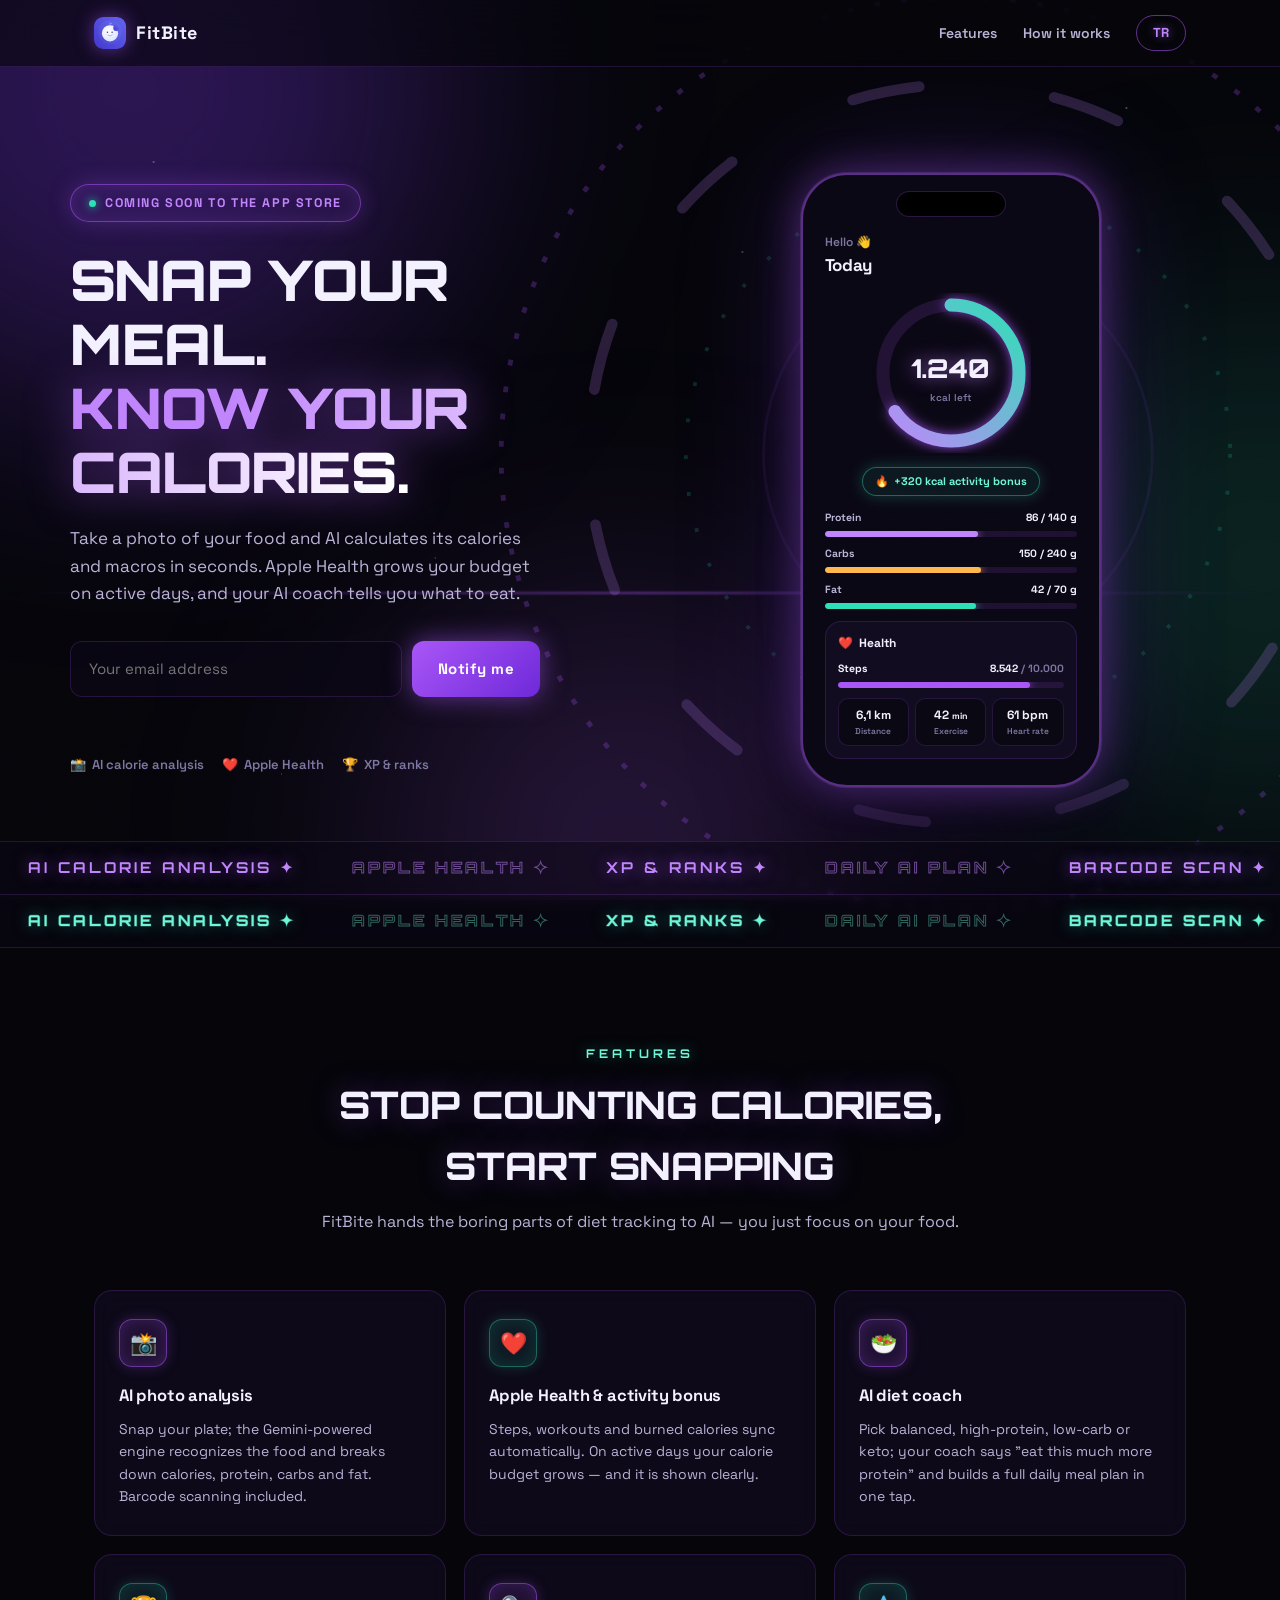
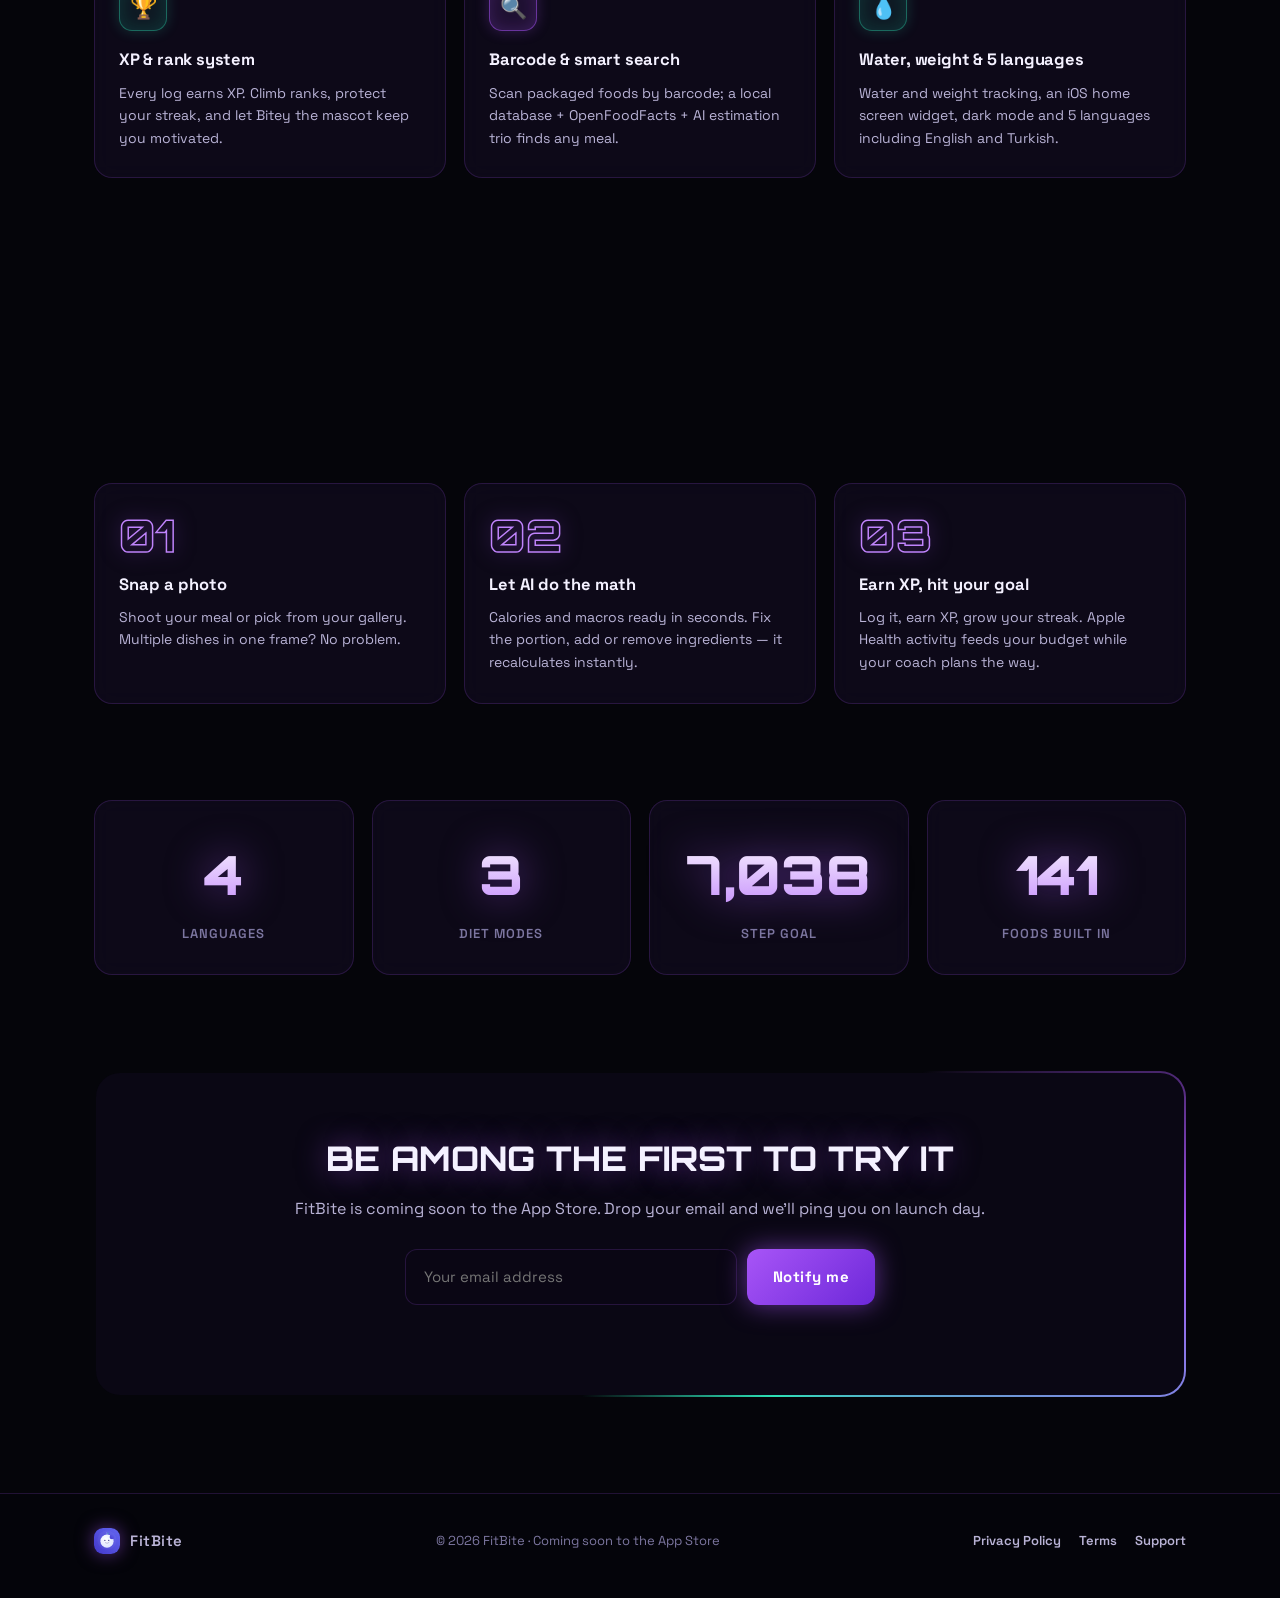
==== commit 118a9b9c: "redesign v2: fütüristik neon tema — Orbitron tipografi, synthwave grid + hızlı ışık akışları, dev dö" ====
--- a/index.html
+++ b/index.html
@@ -4,7 +4,7 @@
   <meta charset="UTF-8" />
   <meta name="viewport" content="width=device-width, initial-scale=1.0" />
   <title>FitBite — Fotoğrafını çek, kalorini bil</title>
-  <meta name="description" content="Yemeğinin fotoğrafını çek, yapay zeka kalori ve makrolarını saniyeler içinde hesaplasın. Apple Health entegrasyonu, AI diyet koçu ve XP sistemiyle kalori takibi hiç bu kadar kolay olmamıştı." />
+  <meta name="description" content="Yemeğinin fotoğrafını çek, yapay zeka kalori ve makrolarını saniyeler içinde hesaplasın. Apple Health entegrasyonu, AI diyet koçu ve XP sistemiyle kalori takibi." />
   <meta property="og:title" content="FitBite — Snap your meal. Know your calories." />
   <meta property="og:description" content="AI-powered calorie tracking with Apple Health sync, diet coaching and gamified progress." />
   <meta property="og:url" content="https://fitbite.dev" />
@@ -12,226 +12,353 @@
   <link rel="icon" type="image/png" href="favicon.png" />
   <link rel="preconnect" href="https://fonts.googleapis.com" />
   <link rel="preconnect" href="https://fonts.gstatic.com" crossorigin />
-  <link href="https://fonts.googleapis.com/css2?family=Inter:wght@400;500;600;700;800;900&display=swap" rel="stylesheet" />
+  <link href="https://fonts.googleapis.com/css2?family=Space+Grotesk:wght@400;500;600;700&family=Orbitron:wght@600;800;900&display=swap" rel="stylesheet" />
   <style>
     :root {
-      --bg: #0C0C10;
-      --bg-soft: #121218;
-      --card: #17171F;
-      --border: #26262E;
-      --primary: #6366F1;
-      --primary-light: #818CF8;
-      --primary-dark: #4F46E5;
-      --primary-soft: #2A1F3F;
-      --accent: #26C6A4;
-      --accent-light: #5EE6C9;
-      --accent-soft: #0E2F26;
+      --bg: #05050A;
+      --bg2: #0A0714;
+      --card: rgba(20, 14, 38, .55);
+      --border: rgba(168, 85, 247, .18);
+      --border-hot: rgba(168, 85, 247, .55);
+      --neon: #A855F7;
+      --neon-hi: #C084FC;
+      --neon-deep: #6D28D9;
+      --accent: #2DE0B6;
+      --accent-hi: #6FF7D8;
       --orange: #FFB74D;
-      --red: #FF6B6B;
-      --cyan: #4DD0E1;
-      --text: #FFFFFF;
-      --text-2: #B3B3B8;
-      --text-3: #8E8E93;
-      --radius: 20px;
+      --text: #F4F1FF;
+      --text-2: #B9B3D6;
+      --text-3: #7C76A0;
+      --glow: 0 0 24px rgba(168,85,247,.55), 0 0 64px rgba(168,85,247,.25);
     }
     * { margin: 0; padding: 0; box-sizing: border-box; }
     html { scroll-behavior: smooth; }
     body {
-      font-family: 'Inter', -apple-system, BlinkMacSystemFont, 'Segoe UI', sans-serif;
-      background: var(--bg);
-      color: var(--text);
-      line-height: 1.6;
-      overflow-x: hidden;
-    }
-    .wrap { max-width: 1120px; margin: 0 auto; padding: 0 24px; }
-
-    /* ambient glow */
-    .glow {
-      position: fixed; pointer-events: none; z-index: 0;
-      width: 640px; height: 640px; border-radius: 50%;
-      filter: blur(140px); opacity: .22;
-    }
-    .glow-1 { background: var(--primary); top: -220px; left: -160px; }
-    .glow-2 { background: var(--accent); top: 30%; right: -260px; opacity: .12; }
-
-    /* ---------- NAV ---------- */
-    nav {
-      position: sticky; top: 0; z-index: 50;
-      backdrop-filter: blur(16px);
-      background: rgba(12,12,16,.72);
-      border-bottom: 1px solid var(--border);
-    }
-    .nav-in { display: flex; align-items: center; justify-content: space-between; height: 64px; }
-    .brand { display: flex; align-items: center; gap: 10px; font-weight: 800; font-size: 18px; letter-spacing: -.4px; color: var(--text); text-decoration: none; }
-    .brand img { width: 32px; height: 32px; border-radius: 9px; }
+      font-family: 'Space Grotesk', -apple-system, BlinkMacSystemFont, sans-serif;
+      background: var(--bg); color: var(--text);
+      line-height: 1.6; overflow-x: hidden;
+    }
+    ::selection { background: rgba(168,85,247,.4); }
+    ::-webkit-scrollbar { width: 10px; }
+    ::-webkit-scrollbar-track { background: #08060F; }
+    ::-webkit-scrollbar-thumb { background: linear-gradient(var(--neon-deep), var(--neon)); border-radius: 5px; }
+    .wrap { max-width: 1140px; margin: 0 auto; padding: 0 24px; position: relative; z-index: 2; }
+    .mono { font-family: 'Orbitron', monospace; }
+
+    /* ==================== BACKGROUND FX ==================== */
+    .fx { position: fixed; inset: 0; z-index: 0; pointer-events: none; overflow: hidden; }
+    /* synthwave zemin ızgarası */
+    .fx-grid {
+      position: absolute; left: -50%; right: -50%; bottom: -12%; height: 62vh;
+      background:
+        linear-gradient(rgba(168,85,247,.28) 1.5px, transparent 1.5px),
+        linear-gradient(90deg, rgba(168,85,247,.28) 1.5px, transparent 1.5px);
+      background-size: 68px 68px;
+      transform: perspective(560px) rotateX(62deg);
+      transform-origin: center bottom;
+      animation: gridmove 1.6s linear infinite;
+      -webkit-mask-image: linear-gradient(to top, rgba(0,0,0,.85), transparent 82%);
+              mask-image: linear-gradient(to top, rgba(0,0,0,.85), transparent 82%);
+    }
+    @keyframes gridmove { to { background-position: 0 68px, 0 0; } }
+    .fx-horizon {
+      position: absolute; left: 0; right: 0; bottom: 34vh; height: 2px;
+      background: linear-gradient(90deg, transparent, var(--neon), transparent);
+      filter: blur(1px); opacity: .5;
+    }
+    /* dev nefes alan glow küreleri */
+    .orb { position: absolute; border-radius: 50%; filter: blur(130px); }
+    .orb-1 { width: 620px; height: 620px; background: rgba(124,58,237,.32); top: -220px; left: -180px; animation: breathe 9s ease-in-out infinite; }
+    .orb-2 { width: 520px; height: 520px; background: rgba(45,224,182,.14); top: 34%; right: -240px; animation: breathe 11s 2s ease-in-out infinite; }
+    .orb-3 { width: 480px; height: 480px; background: rgba(168,85,247,.20); bottom: -180px; left: 30%; animation: breathe 13s 1s ease-in-out infinite; }
+    @keyframes breathe { 0%,100% { opacity:.6; } 50% { opacity:1; } }
+    /* arkada HIZLI akan ışık çizgileri */
+    .streak {
+      position: absolute; height: 2px; width: 420px; border-radius: 999px;
+      background: linear-gradient(90deg, transparent, var(--neon-hi), #fff, transparent);
+      opacity: 0; transform: rotate(-24deg);
+      animation: fly 2.6s linear infinite;
+      box-shadow: 0 0 12px rgba(192,132,252,.8);
+    }
+    .streak.s2 { animation-duration: 2s;   animation-delay: .7s;  width: 300px; }
+    .streak.s3 { animation-duration: 3.4s; animation-delay: 1.4s; width: 520px; }
+    .streak.s4 { animation-duration: 2.2s; animation-delay: 2.1s; width: 260px;
+      background: linear-gradient(90deg, transparent, var(--accent-hi), #fff, transparent);
+      box-shadow: 0 0 12px rgba(111,247,216,.8); }
+    .streak.s5 { animation-duration: 2.9s; animation-delay: .3s;  width: 380px; }
+    @keyframes fly {
+      0%   { opacity: 0; transform: translate3d(-30vw, 20vh, 0) rotate(-24deg); }
+      8%   { opacity: .9; }
+      92%  { opacity: .9; }
+      100% { opacity: 0; transform: translate3d(130vw, -42vh, 0) rotate(-24deg); }
+    }
+    .streak { top: 22%; } .streak.s2 { top: 48%; } .streak.s3 { top: 66%; }
+    .streak.s4 { top: 34%; } .streak.s5 { top: 80%; }
+    /* yıldız tozu */
+    .dust { position: absolute; inset: 0;
+      background-image:
+        radial-gradient(1.5px 1.5px at 12% 18%, rgba(255,255,255,.5), transparent),
+        radial-gradient(1px 1px at 34% 62%, rgba(192,132,252,.6), transparent),
+        radial-gradient(1.5px 1.5px at 58% 28%, rgba(255,255,255,.35), transparent),
+        radial-gradient(1px 1px at 76% 74%, rgba(111,247,216,.5), transparent),
+        radial-gradient(1.5px 1.5px at 88% 12%, rgba(255,255,255,.4), transparent),
+        radial-gradient(1px 1px at 22% 86%, rgba(192,132,252,.5), transparent);
+      animation: twinkle 4s ease-in-out infinite alternate;
+    }
+    @keyframes twinkle { to { opacity: .35; } }
+    /* film greni */
+    .noise { position: fixed; inset: 0; z-index: 40; pointer-events: none; opacity: .05; mix-blend-mode: overlay;
+      background-image: url("data:image/svg+xml,%3Csvg xmlns='http://www.w3.org/2000/svg' width='200' height='200'%3E%3Cfilter id='n'%3E%3CfeTurbulence type='fractalNoise' baseFrequency='0.9' numOctaves='2'/%3E%3C/filter%3E%3Crect width='200' height='200' filter='url(%23n)'/%3E%3C/svg%3E");
+    }
+
+    /* ==================== DEV KADRAN (giant dial) ==================== */
+    .dial {
+      position: absolute; top: 50%; right: -26vmin; width: 108vmin; height: 108vmin;
+      margin-top: -54vmin; z-index: 0; pointer-events: none; opacity: .5;
+    }
+    .dial svg { width: 100%; height: 100%; overflow: visible; }
+    .dial .ring-a { animation: spin 70s linear infinite; transform-origin: center; }
+    .dial .ring-b { animation: spin 34s linear infinite reverse; transform-origin: center; }
+    .dial .ring-c { animation: spin 120s linear infinite; transform-origin: center; }
+    @keyframes spin { to { transform: rotate(360deg); } }
+
+    /* scroll progress */
+    .progress { position: fixed; top: 0; left: 0; height: 3px; width: 0; z-index: 100;
+      background: linear-gradient(90deg, var(--neon-deep), var(--neon), var(--accent));
+      box-shadow: 0 0 14px rgba(168,85,247,.9); }
+
+    /* ==================== NAV ==================== */
+    nav { position: sticky; top: 0; z-index: 50; backdrop-filter: blur(18px);
+      background: rgba(5,5,10,.6); border-bottom: 1px solid var(--border); }
+    .nav-in { display: flex; align-items: center; justify-content: space-between; height: 66px; }
+    .brand { display: flex; align-items: center; gap: 10px; font-weight: 700; font-size: 18px;
+      letter-spacing: .5px; color: var(--text); text-decoration: none; }
+    .brand img { width: 32px; height: 32px; border-radius: 9px; box-shadow: 0 0 18px rgba(168,85,247,.5); }
     .nav-links { display: flex; align-items: center; gap: 26px; }
-    .nav-links a { color: var(--text-2); text-decoration: none; font-size: 14px; font-weight: 600; transition: color .2s; }
-    .nav-links a:hover { color: var(--text); }
-    .lang-btn {
-      background: var(--card); border: 1px solid var(--border); color: var(--text);
-      font: inherit; font-size: 13px; font-weight: 700; padding: 7px 14px;
-      border-radius: 999px; cursor: pointer; transition: border-color .2s;
-    }
-    .lang-btn:hover { border-color: var(--primary); }
-
-    /* ---------- HERO ---------- */
-    .hero { position: relative; z-index: 1; padding: 84px 0 60px; display: grid; grid-template-columns: 1.05fr .95fr; gap: 48px; align-items: center; }
-    .badge {
-      display: inline-flex; align-items: center; gap: 8px;
-      background: var(--primary-soft); color: var(--primary-light);
-      border: 1px solid rgba(129,140,248,.25);
-      font-size: 13px; font-weight: 700; padding: 7px 16px; border-radius: 999px;
-      margin-bottom: 22px;
-    }
-    .badge .dot { width: 7px; height: 7px; border-radius: 50%; background: var(--accent); animation: pulse 1.8s infinite; }
-    @keyframes pulse { 0%,100% { opacity: 1 } 50% { opacity: .35 } }
-    h1 { font-size: clamp(38px, 5.2vw, 58px); font-weight: 900; letter-spacing: -1.8px; line-height: 1.08; }
-    h1 .grad {
-      background: linear-gradient(92deg, var(--primary-light), var(--accent-light));
-      -webkit-background-clip: text; background-clip: text; color: transparent;
-    }
-    .hero p.sub { color: var(--text-2); font-size: 17px; max-width: 480px; margin: 20px 0 32px; }
-
-    /* waitlist form */
-    .waitlist { display: flex; gap: 10px; max-width: 460px; }
-    .waitlist input {
-      flex: 1; background: var(--card); border: 1px solid var(--border);
-      color: var(--text); font: inherit; font-size: 15px;
-      padding: 14px 18px; border-radius: 14px; outline: none; transition: border-color .2s;
-    }
-    .waitlist input:focus { border-color: var(--primary); }
-    .waitlist button {
-      background: linear-gradient(135deg, var(--primary), var(--primary-dark));
-      color: #fff; border: 0; font: inherit; font-size: 15px; font-weight: 700;
-      padding: 14px 24px; border-radius: 14px; cursor: pointer; white-space: nowrap;
-      transition: transform .15s, box-shadow .2s;
-      box-shadow: 0 8px 24px rgba(99,102,241,.35);
-    }
-    .waitlist button:hover { transform: translateY(-2px); box-shadow: 0 12px 32px rgba(99,102,241,.45); }
+    .nav-links a { color: var(--text-2); text-decoration: none; font-size: 14px; font-weight: 600;
+      transition: color .2s, text-shadow .2s; }
+    .nav-links a:hover { color: var(--neon-hi); text-shadow: 0 0 12px rgba(192,132,252,.8); }
+    .lang-btn { background: transparent; border: 1px solid var(--border-hot); color: var(--neon-hi);
+      font: inherit; font-size: 13px; font-weight: 700; padding: 7px 16px; border-radius: 999px;
+      cursor: pointer; transition: all .25s; text-shadow: 0 0 10px rgba(192,132,252,.6); }
+    .lang-btn:hover { background: rgba(168,85,247,.15); box-shadow: var(--glow); }
+
+    /* ==================== HERO ==================== */
+    .hero { position: relative; z-index: 1; padding: 92px 0 40px;
+      display: grid; grid-template-columns: 1.05fr .95fr; gap: 48px; align-items: center; min-height: 86vh; }
+    .badge { display: inline-flex; align-items: center; gap: 9px;
+      border: 1px solid var(--border-hot); color: var(--neon-hi);
+      background: rgba(168,85,247,.08);
+      font-size: 12.5px; font-weight: 700; letter-spacing: 1.6px; text-transform: uppercase;
+      padding: 8px 18px; border-radius: 999px; margin-bottom: 26px;
+      box-shadow: inset 0 0 18px rgba(168,85,247,.15), 0 0 22px rgba(168,85,247,.25);
+      animation: badgepulse 2.6s ease-in-out infinite; }
+    @keyframes badgepulse { 0%,100% { box-shadow: inset 0 0 18px rgba(168,85,247,.15), 0 0 16px rgba(168,85,247,.2);} 50% { box-shadow: inset 0 0 24px rgba(168,85,247,.3), 0 0 34px rgba(168,85,247,.5);} }
+    .badge .dot { width: 7px; height: 7px; border-radius: 50%; background: var(--accent);
+      box-shadow: 0 0 10px var(--accent); animation: pulse 1.6s infinite; }
+    @keyframes pulse { 0%,100% { opacity: 1 } 50% { opacity: .3 } }
+    h1 { font-family: 'Orbitron', sans-serif; font-size: clamp(34px, 4.8vw, 56px);
+      font-weight: 900; letter-spacing: -.5px; line-height: 1.14; text-transform: uppercase; }
+    h1 .grad { background: linear-gradient(92deg, var(--neon-hi) 10%, #fff 45%, var(--accent-hi) 90%);
+      background-size: 220% auto; -webkit-background-clip: text; background-clip: text; color: transparent;
+      animation: shine 5s linear infinite;
+      filter: drop-shadow(0 0 22px rgba(168,85,247,.55)); }
+    @keyframes shine { to { background-position: 220% center; } }
+    .hero p.sub { color: var(--text-2); font-size: 17px; max-width: 480px; margin: 22px 0 34px; }
+
+    .waitlist { display: flex; gap: 10px; max-width: 470px; }
+    .waitlist input { flex: 1; background: rgba(10,7,20,.8); border: 1px solid var(--border);
+      color: var(--text); font: inherit; font-size: 15px; padding: 15px 18px; border-radius: 12px;
+      outline: none; transition: all .25s; }
+    .waitlist input:focus { border-color: var(--neon); box-shadow: 0 0 0 3px rgba(168,85,247,.2), 0 0 24px rgba(168,85,247,.35); }
+    .waitlist button { position: relative; overflow: hidden;
+      background: linear-gradient(135deg, var(--neon), var(--neon-deep));
+      color: #fff; border: 0; font: inherit; font-size: 15px; font-weight: 700; letter-spacing: .5px;
+      padding: 15px 26px; border-radius: 12px; cursor: pointer; white-space: nowrap;
+      transition: transform .15s, box-shadow .25s; box-shadow: 0 0 26px rgba(168,85,247,.55); }
+    .waitlist button:hover { transform: translateY(-2px); box-shadow: 0 0 44px rgba(168,85,247,.85); }
+    .waitlist button::after { content: ''; position: absolute; top: 0; left: -80%; width: 40%; height: 100%;
+      background: linear-gradient(90deg, transparent, rgba(255,255,255,.45), transparent);
+      transform: skewX(-24deg); animation: sweep 3s ease infinite; }
+    @keyframes sweep { 0%, 60% { left: -80%; } 100% { left: 160%; } }
     .form-msg { font-size: 13px; font-weight: 600; margin-top: 12px; min-height: 20px; }
-    .form-msg.ok { color: var(--accent-light); }
-    .form-msg.err { color: var(--red); }
-    .hero-note { display: flex; gap: 18px; margin-top: 26px; color: var(--text-3); font-size: 13px; font-weight: 600; }
+    .form-msg.ok { color: var(--accent-hi); text-shadow: 0 0 12px rgba(45,224,182,.6); }
+    .form-msg.err { color: #FF6B8B; }
+    .hero-note { display: flex; gap: 18px; margin-top: 26px; color: var(--text-3); font-size: 13px; font-weight: 600; flex-wrap: wrap; }
     .hero-note span { display: flex; align-items: center; gap: 6px; }
 
-    /* ---------- PHONE MOCKUP ---------- */
-    .phone-col { display: flex; justify-content: center; }
-    .phone {
-      width: 300px; background: #101014;
-      border: 3px solid #2A2A32; border-radius: 46px;
-      padding: 14px; box-shadow: 0 40px 90px rgba(0,0,0,.55), 0 0 0 1px rgba(129,140,248,.08);
-      position: relative; transform: rotate(0deg);
-    }
-    .notch { width: 110px; height: 26px; background: #000; border-radius: 999px; margin: 2px auto 12px; }
+    /* ==================== PHONE ==================== */
+    .phone-col { display: flex; justify-content: center; perspective: 1200px; }
+    .tilt { transition: transform .2s ease-out; transform-style: preserve-3d; }
+    .phone { width: 300px; background: #0A0714; border: 2px solid rgba(168,85,247,.5); border-radius: 46px;
+      padding: 14px; position: relative; animation: floaty 6s ease-in-out infinite;
+      box-shadow: 0 0 0 1px rgba(192,132,252,.15), 0 0 42px rgba(168,85,247,.4),
+                  0 0 120px rgba(124,58,237,.25), 0 44px 90px rgba(0,0,0,.65); }
+    @keyframes floaty { 0%,100% { transform: translateY(0);} 50% { transform: translateY(-14px);} }
+    .notch { width: 110px; height: 26px; background: #000; border-radius: 999px; margin: 2px auto 12px;
+      border: 1px solid rgba(168,85,247,.25); }
     .screen { padding: 4px 8px 12px; }
     .scr-greet { font-size: 12px; color: var(--text-3); font-weight: 600; }
-    .scr-title { font-size: 17px; font-weight: 800; letter-spacing: -.4px; margin-bottom: 14px; }
+    .scr-title { font-size: 17px; font-weight: 700; letter-spacing: -.3px; margin-bottom: 14px; }
     .ring-wrap { display: flex; justify-content: center; position: relative; margin-bottom: 6px; }
     .ring-center { position: absolute; inset: 0; display: flex; flex-direction: column; align-items: center; justify-content: center; }
-    .ring-num { font-size: 30px; font-weight: 900; letter-spacing: -1px; }
+    .ring-num { font-family: 'Orbitron', sans-serif; font-size: 26px; font-weight: 800; letter-spacing: 0;
+      text-shadow: 0 0 18px rgba(192,132,252,.7); }
     .ring-lbl { font-size: 10px; color: var(--text-3); font-weight: 600; }
     .ring svg { transform: rotate(-90deg); }
-    .ring .track { stroke: #232330; }
-    .ring .prog { stroke: url(#ringGrad); stroke-linecap: round; stroke-dasharray: 427; stroke-dashoffset: 427; animation: ring 1.6s .4s cubic-bezier(.22,.8,.35,1) forwards; }
+    .ring .track { stroke: rgba(168,85,247,.14); }
+    .ring .prog { stroke: url(#ringGrad); stroke-linecap: round; stroke-dasharray: 427; stroke-dashoffset: 427;
+      animation: ring 1.6s .4s cubic-bezier(.22,.8,.35,1) forwards;
+      filter: drop-shadow(0 0 6px rgba(168,85,247,.8)); }
     @keyframes ring { to { stroke-dashoffset: 148; } }
-    .bonus-pill {
-      display: flex; align-items: center; justify-content: center; gap: 5px;
-      background: var(--accent-soft); color: var(--accent-light);
-      font-size: 11px; font-weight: 700; border-radius: 999px;
-      padding: 5px 12px; width: fit-content; margin: 0 auto 14px;
-    }
+    .bonus-pill { display: flex; align-items: center; justify-content: center; gap: 5px;
+      border: 1px solid rgba(45,224,182,.4); color: var(--accent-hi); background: rgba(45,224,182,.08);
+      font-size: 11px; font-weight: 700; border-radius: 999px; padding: 5px 12px; width: fit-content;
+      margin: 0 auto 14px; box-shadow: 0 0 16px rgba(45,224,182,.25); }
     .macro { margin-bottom: 9px; }
     .macro-head { display: flex; justify-content: space-between; font-size: 10.5px; font-weight: 700; margin-bottom: 4px; }
     .macro-head .lbl { color: var(--text-2); }
-    .macro-track { height: 6px; border-radius: 3px; background: #232330; overflow: hidden; }
-    .macro-fill { height: 100%; border-radius: 3px; width: 0; animation: fill 1.2s .8s ease forwards; }
+    .macro-track { height: 6px; border-radius: 3px; background: rgba(168,85,247,.12); overflow: hidden; }
+    .macro-fill { height: 100%; border-radius: 3px; width: 0; animation: fill 1.2s .8s ease forwards;
+      box-shadow: 0 0 10px currentColor; }
     @keyframes fill { to { width: var(--w); } }
-    .scr-card {
-      background: var(--card); border: 1px solid var(--border); border-radius: 16px;
-      padding: 12px; margin-top: 12px;
-    }
-    .scr-card-title { display: flex; align-items: center; gap: 6px; font-size: 12px; font-weight: 800; margin-bottom: 8px; }
+    .scr-card { background: rgba(20,14,38,.7); border: 1px solid var(--border); border-radius: 16px;
+      padding: 12px; margin-top: 12px; }
+    .scr-card-title { display: flex; align-items: center; gap: 6px; font-size: 12px; font-weight: 700; margin-bottom: 8px; }
     .steps-row { display: flex; justify-content: space-between; font-size: 10.5px; font-weight: 700; margin-bottom: 4px; }
     .steps-row .goal { color: var(--text-3); }
     .mini-metrics { display: flex; gap: 6px; margin-top: 10px; }
-    .mini-metric {
-      flex: 1; background: var(--bg-soft); border: 1px solid var(--border); border-radius: 10px;
-      padding: 7px 4px; text-align: center;
-    }
+    .mini-metric { flex: 1; background: rgba(5,5,10,.6); border: 1px solid var(--border); border-radius: 10px;
+      padding: 7px 4px; text-align: center; }
     .mini-metric .v { font-size: 12px; font-weight: 800; }
     .mini-metric .k { font-size: 8.5px; color: var(--text-3); font-weight: 600; }
 
-    /* ---------- SECTIONS ---------- */
-    section { position: relative; z-index: 1; padding: 76px 0; }
-    .sec-head { text-align: center; max-width: 620px; margin: 0 auto 52px; }
-    .sec-kicker { color: var(--primary-light); font-size: 13px; font-weight: 800; letter-spacing: 1.5px; text-transform: uppercase; }
-    .sec-head h2 { font-size: clamp(28px, 3.6vw, 40px); font-weight: 900; letter-spacing: -1px; margin: 10px 0 12px; }
+    /* ==================== MARQUEE ==================== */
+    .marquee-band { position: relative; z-index: 2; border-top: 1px solid var(--border); border-bottom: 1px solid var(--border);
+      background: rgba(10,7,20,.5); backdrop-filter: blur(6px); overflow: hidden; padding: 14px 0; }
+    .marquee-band + .marquee-band { border-top: 0; }
+    .mq { display: flex; width: max-content; gap: 0; animation: mq 22s linear infinite; }
+    .mq.rev { animation: mq2 26s linear infinite; }
+    .mq span { font-family: 'Orbitron', sans-serif; font-size: 15px; font-weight: 700; letter-spacing: 3px;
+      text-transform: uppercase; white-space: nowrap; padding: 0 28px; color: transparent;
+      -webkit-text-stroke: 1px rgba(192,132,252,.55); }
+    .mq span.solid { color: var(--neon-hi); -webkit-text-stroke: 0; text-shadow: 0 0 16px rgba(168,85,247,.7); }
+    .mq.rev span { -webkit-text-stroke: 1px rgba(111,247,216,.4); }
+    .mq.rev span.solid { color: var(--accent-hi); text-shadow: 0 0 16px rgba(45,224,182,.6); }
+    @keyframes mq  { to { transform: translateX(-50%); } }
+    @keyframes mq2 { from { transform: translateX(-50%); } to { transform: translateX(0); } }
+
+    /* ==================== SECTIONS ==================== */
+    section { position: relative; z-index: 2; padding: 96px 0; }
+    .sec-head { text-align: center; max-width: 640px; margin: 0 auto 56px; }
+    .sec-kicker { font-family: 'Orbitron', sans-serif; color: var(--accent-hi); font-size: 12px; font-weight: 700;
+      letter-spacing: 4px; text-transform: uppercase; text-shadow: 0 0 14px rgba(45,224,182,.5); }
+    .sec-head h2 { font-family: 'Orbitron', sans-serif; font-size: clamp(24px, 3.4vw, 38px); font-weight: 800;
+      letter-spacing: 0; margin: 12px 0 12px; text-transform: uppercase;
+      text-shadow: 0 0 30px rgba(168,85,247,.35); }
     .sec-head p { color: var(--text-2); font-size: 16px; }
 
     .grid { display: grid; grid-template-columns: repeat(3, 1fr); gap: 18px; }
-    .feature {
-      background: var(--card); border: 1px solid var(--border); border-radius: var(--radius);
-      padding: 26px 24px; transition: transform .2s, border-color .2s;
-    }
-    .feature:hover { transform: translateY(-4px); border-color: rgba(129,140,248,.4); }
-    .feature .ico {
-      width: 46px; height: 46px; border-radius: 14px; display: flex; align-items: center; justify-content: center;
-      font-size: 22px; margin-bottom: 16px; background: var(--primary-soft);
-    }
-    .feature.acc .ico { background: var(--accent-soft); }
-    .feature h3 { font-size: 16.5px; font-weight: 800; letter-spacing: -.3px; margin-bottom: 8px; }
+    .feature { position: relative; background: var(--card); border: 1px solid var(--border); border-radius: 18px;
+      padding: 28px 24px; backdrop-filter: blur(10px); overflow: hidden;
+      transition: transform .25s, border-color .25s, box-shadow .25s; }
+    .feature::before { content: ''; position: absolute; top: 0; left: 0; right: 0; height: 1px;
+      background: linear-gradient(90deg, transparent, rgba(192,132,252,.8), transparent);
+      opacity: 0; transition: opacity .25s; }
+    .feature:hover { transform: translateY(-6px); border-color: var(--border-hot);
+      box-shadow: 0 0 34px rgba(168,85,247,.28), 0 18px 40px rgba(0,0,0,.5); }
+    .feature:hover::before { opacity: 1; }
+    .feature .ico { width: 48px; height: 48px; border-radius: 13px; display: flex; align-items: center; justify-content: center;
+      font-size: 22px; margin-bottom: 16px; background: rgba(168,85,247,.12);
+      border: 1px solid var(--border-hot); box-shadow: inset 0 0 16px rgba(168,85,247,.2), 0 0 14px rgba(168,85,247,.25); }
+    .feature.acc .ico { background: rgba(45,224,182,.08); border-color: rgba(45,224,182,.4);
+      box-shadow: inset 0 0 16px rgba(45,224,182,.15), 0 0 14px rgba(45,224,182,.2); }
+    .feature h3 { font-size: 16.5px; font-weight: 700; letter-spacing: -.2px; margin-bottom: 8px; }
     .feature p { color: var(--text-2); font-size: 14px; }
 
-    /* how it works */
-    .steps { display: grid; grid-template-columns: repeat(3, 1fr); gap: 18px; counter-reset: step; }
-    .step { background: var(--card); border: 1px solid var(--border); border-radius: var(--radius); padding: 28px 24px; position: relative; }
-    .step .num {
-      width: 34px; height: 34px; border-radius: 10px; display: flex; align-items: center; justify-content: center;
-      background: linear-gradient(135deg, var(--primary), var(--primary-dark));
-      font-weight: 800; font-size: 15px; margin-bottom: 16px;
-    }
-    .step h3 { font-size: 16.5px; font-weight: 800; margin-bottom: 8px; }
+    .steps { display: grid; grid-template-columns: repeat(3, 1fr); gap: 18px; }
+    .step { background: var(--card); border: 1px solid var(--border); border-radius: 18px; padding: 30px 24px;
+      position: relative; backdrop-filter: blur(10px); }
+    .step .num { font-family: 'Orbitron', sans-serif; font-size: 44px; font-weight: 900; line-height: 1;
+      margin-bottom: 14px; color: transparent; -webkit-text-stroke: 1.5px var(--neon-hi);
+      filter: drop-shadow(0 0 10px rgba(168,85,247,.5)); }
+    .step h3 { font-size: 16.5px; font-weight: 700; margin-bottom: 8px; }
     .step p { color: var(--text-2); font-size: 14px; }
 
-    /* CTA band */
-    .cta-band {
-      background: linear-gradient(135deg, rgba(99,102,241,.16), rgba(38,198,164,.10));
-      border: 1px solid rgba(129,140,248,.25); border-radius: 28px;
-      padding: 56px 32px; text-align: center;
-    }
-    .cta-band h2 { font-size: clamp(26px, 3.2vw, 36px); font-weight: 900; letter-spacing: -.8px; margin-bottom: 10px; }
-    .cta-band p { color: var(--text-2); margin-bottom: 26px; }
+    /* ==================== STATS ==================== */
+    .stats { display: grid; grid-template-columns: repeat(4, 1fr); gap: 18px; text-align: center; }
+    .stat { padding: 30px 10px; border: 1px solid var(--border); border-radius: 18px; background: var(--card);
+      backdrop-filter: blur(10px); }
+    .stat .v { font-family: 'Orbitron', sans-serif; font-size: clamp(34px, 4.4vw, 54px); font-weight: 900;
+      background: linear-gradient(180deg, #fff, var(--neon-hi));
+      -webkit-background-clip: text; background-clip: text; color: transparent;
+      filter: drop-shadow(0 0 20px rgba(168,85,247,.5)); }
+    .stat .k { color: var(--text-3); font-size: 13px; font-weight: 600; letter-spacing: 1px; text-transform: uppercase; margin-top: 6px; }
+
+    /* ==================== CTA ==================== */
+    .cta-shell { position: relative; border-radius: 26px; padding: 2px; overflow: hidden; }
+    .cta-shell::before { content: ''; position: absolute; inset: -120%;
+      background: conic-gradient(from 0deg, transparent 0 60deg, var(--neon) 90deg, var(--accent) 140deg, transparent 200deg 360deg);
+      animation: spin 5s linear infinite; }
+    .cta-band { position: relative; background: #0A0714; border-radius: 24px; padding: 58px 32px; text-align: center; }
+    .cta-band h2 { font-family: 'Orbitron', sans-serif; font-size: clamp(22px, 3vw, 34px); font-weight: 800;
+      text-transform: uppercase; margin-bottom: 10px; text-shadow: 0 0 30px rgba(168,85,247,.5); }
+    .cta-band p { color: var(--text-2); margin-bottom: 28px; }
     .cta-band .waitlist { margin: 0 auto; }
 
-    footer { border-top: 1px solid var(--border); padding: 34px 0 44px; position: relative; z-index: 1; }
+    footer { border-top: 1px solid var(--border); padding: 34px 0 44px; position: relative; z-index: 2;
+      background: rgba(5,5,10,.7); }
     .foot { display: flex; align-items: center; justify-content: space-between; gap: 16px; flex-wrap: wrap; }
     .foot .brand img { width: 26px; height: 26px; }
     .foot .brand { font-size: 15px; }
     .foot-meta { color: var(--text-3); font-size: 13px; }
-    .foot a { color: var(--text-2); text-decoration: none; font-size: 13px; font-weight: 600; }
-    .foot a:hover { color: var(--text); }
+    .foot a { color: var(--text-2); text-decoration: none; font-size: 13px; font-weight: 600; transition: color .2s, text-shadow .2s; }
+    .foot a:hover { color: var(--neon-hi); text-shadow: 0 0 12px rgba(192,132,252,.7); }
 
     /* reveal */
-    .rv { opacity: 0; transform: translateY(22px); transition: opacity .6s ease, transform .6s ease; }
-    .rv.in { opacity: 1; transform: none; }
+    .rv { opacity: 0; transform: translateY(30px) scale(.98); filter: blur(6px);
+      transition: opacity .7s ease, transform .7s ease, filter .7s ease; }
+    .rv.in { opacity: 1; transform: none; filter: none; }
 
     @media (max-width: 880px) {
-      .hero { grid-template-columns: 1fr; padding-top: 52px; text-align: center; }
+      .hero { grid-template-columns: 1fr; padding-top: 56px; text-align: center; min-height: unset; }
       .hero p.sub { margin-left: auto; margin-right: auto; }
       .waitlist { margin: 0 auto; }
       .hero-note { justify-content: center; }
       .grid, .steps { grid-template-columns: 1fr; }
+      .stats { grid-template-columns: repeat(2, 1fr); }
       .nav-links a[data-nav] { display: none; }
+      .dial { right: -60vmin; opacity: .3; }
     }
     @media (max-width: 480px) {
       .waitlist { flex-direction: column; }
-      .phone { width: 270px; }
+      .phone { width: 272px; }
+      .stats { grid-template-columns: 1fr 1fr; }
+    }
+    @media (prefers-reduced-motion: reduce) {
+      *, *::before, *::after { animation: none !important; transition: none !important; }
+      .rv { opacity: 1; transform: none; filter: none; }
     }
   </style>
 </head>
 <body>
-  <div class="glow glow-1"></div>
-  <div class="glow glow-2"></div>
+  <div class="progress" id="progress"></div>
+
+  <!-- arka plan efektleri -->
+  <div class="fx">
+    <div class="dust"></div>
+    <div class="orb orb-1" data-px="0.10"></div>
+    <div class="orb orb-2" data-px="0.16"></div>
+    <div class="orb orb-3" data-px="0.06"></div>
+    <div class="streak"></div>
+    <div class="streak s2"></div>
+    <div class="streak s3"></div>
+    <div class="streak s4"></div>
+    <div class="streak s5"></div>
+    <div class="fx-horizon"></div>
+    <div class="fx-grid"></div>
+  </div>
+  <div class="noise"></div>
 
   <nav>
     <div class="wrap nav-in">
@@ -244,10 +371,29 @@
     </div>
   </nav>
 
-  <header class="wrap hero">
+  <header class="wrap hero" id="hero">
+    <!-- dev dönen kadran -->
+    <div class="dial" data-px="-0.12" aria-hidden="true">
+      <svg viewBox="0 0 100 100">
+        <g class="ring-a">
+          <circle cx="50" cy="50" r="47" fill="none" stroke="rgba(168,85,247,.5)" stroke-width=".5"
+                  stroke-dasharray="0.6 2.2" />
+        </g>
+        <g class="ring-b">
+          <circle cx="50" cy="50" r="38" fill="none" stroke="rgba(192,132,252,.4)" stroke-width="1.1"
+                  stroke-dasharray="7 14" stroke-linecap="round" />
+        </g>
+        <g class="ring-c">
+          <circle cx="50" cy="50" r="28" fill="none" stroke="rgba(45,224,182,.35)" stroke-width=".4"
+                  stroke-dasharray="0.4 3.4" />
+        </g>
+        <circle cx="50" cy="50" r="20" fill="none" stroke="rgba(168,85,247,.18)" stroke-width=".3" />
+      </svg>
+    </div>
+
     <div>
       <div class="badge"><span class="dot"></span><span data-i18n="badge"></span></div>
-      <h1><span data-i18n="h1a"></span> <span class="grad" data-i18n="h1b"></span></h1>
+      <h1><span data-i18n="h1a"></span><br/><span class="grad" data-i18n="h1b"></span></h1>
       <p class="sub" data-i18n="sub"></p>
 
       <form class="waitlist" id="waitlistForm" novalidate>
@@ -263,61 +409,67 @@
       </div>
     </div>
 
-    <div class="phone-col">
-      <div class="phone">
-        <div class="notch"></div>
-        <div class="screen">
-          <div class="scr-greet" data-i18n="scr_greet"></div>
-          <div class="scr-title" data-i18n="scr_today"></div>
-
-          <div class="ring-wrap">
-            <div class="ring">
-              <svg width="160" height="160" viewBox="0 0 160 160">
-                <defs>
-                  <linearGradient id="ringGrad" x1="0%" y1="0%" x2="100%" y2="100%">
-                    <stop offset="0%" stop-color="#818CF8"/>
-                    <stop offset="100%" stop-color="#26C6A4"/>
-                  </linearGradient>
-                </defs>
-                <circle class="track" cx="80" cy="80" r="68" fill="none" stroke-width="13"/>
-                <circle class="prog" cx="80" cy="80" r="68" fill="none" stroke-width="13"/>
-              </svg>
+    <div class="phone-col" data-px="-0.04">
+      <div class="tilt" id="tilt">
+        <div class="phone">
+          <div class="notch"></div>
+          <div class="screen">
+            <div class="scr-greet" data-i18n="scr_greet"></div>
+            <div class="scr-title" data-i18n="scr_today"></div>
+
+            <div class="ring-wrap">
+              <div class="ring">
+                <svg width="160" height="160" viewBox="0 0 160 160">
+                  <defs>
+                    <linearGradient id="ringGrad" x1="0%" y1="0%" x2="100%" y2="100%">
+                      <stop offset="0%" stop-color="#C084FC"/>
+                      <stop offset="100%" stop-color="#2DE0B6"/>
+                    </linearGradient>
+                  </defs>
+                  <circle class="track" cx="80" cy="80" r="68" fill="none" stroke-width="13"/>
+                  <circle class="prog" cx="80" cy="80" r="68" fill="none" stroke-width="13"/>
+                </svg>
+              </div>
+              <div class="ring-center">
+                <div class="ring-num">1.240</div>
+                <div class="ring-lbl" data-i18n="scr_remaining"></div>
+              </div>
             </div>
-            <div class="ring-center">
-              <div class="ring-num">1.240</div>
-              <div class="ring-lbl" data-i18n="scr_remaining"></div>
+
+            <div class="bonus-pill">🔥 <span data-i18n="scr_bonus"></span></div>
+
+            <div class="macro">
+              <div class="macro-head"><span class="lbl">Protein</span><span>86 / 140 g</span></div>
+              <div class="macro-track"><div class="macro-fill" style="--w:61%; background:#C084FC; color:#C084FC"></div></div>
             </div>
-          </div>
-
-          <div class="bonus-pill">🔥 <span data-i18n="scr_bonus"></span></div>
-
-          <div class="macro">
-            <div class="macro-head"><span class="lbl">Protein</span><span>86 / 140 g</span></div>
-            <div class="macro-track"><div class="macro-fill" style="--w:61%; background:#818CF8"></div></div>
-          </div>
-          <div class="macro">
-            <div class="macro-head"><span class="lbl" data-i18n="scr_carbs"></span><span>150 / 240 g</span></div>
-            <div class="macro-track"><div class="macro-fill" style="--w:62%; background:#FFB74D"></div></div>
-          </div>
-          <div class="macro">
-            <div class="macro-head"><span class="lbl" data-i18n="scr_fat"></span><span>42 / 70 g</span></div>
-            <div class="macro-track"><div class="macro-fill" style="--w:60%; background:#26C6A4"></div></div>
-          </div>
-
-          <div class="scr-card">
-            <div class="scr-card-title">❤️ <span data-i18n="scr_health"></span></div>
-            <div class="steps-row"><span data-i18n="scr_steps"></span><span>8.542 <span class="goal">/ 10.000</span></span></div>
-            <div class="macro-track"><div class="macro-fill" style="--w:85%; background:#6366F1"></div></div>
-            <div class="mini-metrics">
-              <div class="mini-metric"><div class="v">6,1 km</div><div class="k" data-i18n="scr_dist"></div></div>
-              <div class="mini-metric"><div class="v">42 <span style="font-size:9px" data-i18n="scr_min"></span></div><div class="k" data-i18n="scr_exercise"></div></div>
-              <div class="mini-metric"><div class="v">61 bpm</div><div class="k" data-i18n="scr_hr"></div></div>
+            <div class="macro">
+              <div class="macro-head"><span class="lbl" data-i18n="scr_carbs"></span><span>150 / 240 g</span></div>
+              <div class="macro-track"><div class="macro-fill" style="--w:62%; background:#FFB74D; color:#FFB74D"></div></div>
+            </div>
+            <div class="macro">
+              <div class="macro-head"><span class="lbl" data-i18n="scr_fat"></span><span>42 / 70 g</span></div>
+              <div class="macro-track"><div class="macro-fill" style="--w:60%; background:#2DE0B6; color:#2DE0B6"></div></div>
+            </div>
+
+            <div class="scr-card">
+              <div class="scr-card-title">❤️ <span data-i18n="scr_health"></span></div>
+              <div class="steps-row"><span data-i18n="scr_steps"></span><span>8.542 <span class="goal">/ 10.000</span></span></div>
+              <div class="macro-track"><div class="macro-fill" style="--w:85%; background:#A855F7; color:#A855F7"></div></div>
+              <div class="mini-metrics">
+                <div class="mini-metric"><div class="v">6,1 km</div><div class="k" data-i18n="scr_dist"></div></div>
+                <div class="mini-metric"><div class="v">42 <span style="font-size:9px" data-i18n="scr_min"></span></div><div class="k" data-i18n="scr_exercise"></div></div>
+                <div class="mini-metric"><div class="v">61 bpm</div><div class="k" data-i18n="scr_hr"></div></div>
+              </div>
             </div>
           </div>
         </div>
       </div>
     </div>
   </header>
+
+  <!-- çift yönlü marquee -->
+  <div class="marquee-band"><div class="mq" id="mq1"></div></div>
+  <div class="marquee-band"><div class="mq rev" id="mq2"></div></div>
 
   <section id="features">
     <div class="wrap">
@@ -337,30 +489,43 @@
     </div>
   </section>
 
-  <section id="how">
+  <section id="how" style="padding-top: 0">
     <div class="wrap">
       <div class="sec-head rv">
         <div class="sec-kicker" data-i18n="how_kicker"></div>
         <h2 data-i18n="how_title"></h2>
       </div>
       <div class="steps">
-        <div class="step rv"><div class="num">1</div><h3 data-i18n="s1t"></h3><p data-i18n="s1d"></p></div>
-        <div class="step rv"><div class="num">2</div><h3 data-i18n="s2t"></h3><p data-i18n="s2d"></p></div>
-        <div class="step rv"><div class="num">3</div><h3 data-i18n="s3t"></h3><p data-i18n="s3d"></p></div>
+        <div class="step rv"><div class="num">01</div><h3 data-i18n="s1t"></h3><p data-i18n="s1d"></p></div>
+        <div class="step rv"><div class="num">02</div><h3 data-i18n="s2t"></h3><p data-i18n="s2d"></p></div>
+        <div class="step rv"><div class="num">03</div><h3 data-i18n="s3t"></h3><p data-i18n="s3d"></p></div>
       </div>
     </div>
   </section>
 
-  <section>
+  <section style="padding-top: 0">
     <div class="wrap">
-      <div class="cta-band rv">
-        <h2 data-i18n="cta_title"></h2>
-        <p data-i18n="cta_sub"></p>
-        <form class="waitlist" id="waitlistForm2" novalidate>
-          <input type="email" id="wlEmail2" required data-i18n-ph="email_ph" />
-          <button type="submit" data-i18n="notify_btn"></button>
-        </form>
-        <div class="form-msg" id="formMsg2"></div>
+      <div class="stats">
+        <div class="stat rv"><div class="v mono" data-count="5">0</div><div class="k" data-i18n="st1"></div></div>
+        <div class="stat rv"><div class="v mono" data-count="4">0</div><div class="k" data-i18n="st2"></div></div>
+        <div class="stat rv"><div class="v mono" data-count="10000">0</div><div class="k" data-i18n="st3"></div></div>
+        <div class="stat rv"><div class="v mono" data-count="200" data-suffix="+">0</div><div class="k" data-i18n="st4"></div></div>
+      </div>
+    </div>
+  </section>
+
+  <section style="padding-top: 0">
+    <div class="wrap">
+      <div class="cta-shell rv">
+        <div class="cta-band">
+          <h2 data-i18n="cta_title"></h2>
+          <p data-i18n="cta_sub"></p>
+          <form class="waitlist" id="waitlistForm2" novalidate>
+            <input type="email" id="wlEmail2" required data-i18n-ph="email_ph" />
+            <button type="submit" data-i18n="notify_btn"></button>
+          </form>
+          <div class="form-msg" id="formMsg2"></div>
+        </div>
       </div>
     </div>
   </section>
@@ -378,11 +543,9 @@
   </footer>
 
   <script>
-    // ================== WAITLIST ==================
     // Formspree'de ücretsiz form oluşturup ID'yi buraya yaz: https://formspree.io/forms
     var FORMSPREE_ENDPOINT = 'https://formspree.io/f/YOUR_FORM_ID';
 
-    // ================== i18n ==================
     var I = {
       tr: {
         nav_features: 'Özellikler', nav_how: 'Nasıl çalışır',
@@ -397,6 +560,7 @@
         scr_bonus: '+320 kcal hareket bonusu',
         scr_carbs: 'Karbonhidrat', scr_fat: 'Yağ',
         scr_health: 'Sağlık', scr_steps: 'Adım', scr_dist: 'Mesafe', scr_exercise: 'Egzersiz', scr_hr: 'Nabız', scr_min: 'dk',
+        mq: ['AI kalori analizi', 'Apple Health', 'XP & rütbeler', 'Günlük AI plan', 'Barkod tarama', 'Su takibi', 'Hareket bonusu', 'Makro koçu'],
         feat_kicker: 'Özellikler', feat_title: 'Kalori saymayı bırak, fotoğraf çek',
         feat_sub: 'FitBite, diyet takibinin sıkıcı kısımlarını yapay zekaya devreder — sen sadece yemeğine odaklan.',
         f1t: 'AI fotoğraf analizi', f1d: 'Tabağının fotoğrafını çek; Gemini destekli motor yemekleri tanır, kaloriyi ve protein/karb/yağ dağılımını çıkarır. Barkod okuma da cabası.',
@@ -404,14 +568,15 @@
         f3t: 'AI diyet koçu', f3d: 'Dengeli, yüksek protein, düşük karb veya keto seç; koçun "şu kadar daha protein al" der, tek dokunuşla günlük öğün planı oluşturur.',
         f4t: 'XP & rütbe sistemi', f4d: 'Her kayıt XP kazandırır. Rütbe atla, serini koru, maskotumuz Bitey seni motive etsin.',
         f5t: 'Barkod & akıllı arama', f5d: 'Paketli ürünleri barkodla tanı; yerel veritabanı + OpenFoodFacts + AI tahmini üçlüsü her yemeği bulur.',
-        f6t: 'Su, kilo ve 5 dil', f6d: 'Su ve kilo takibi, iOS ana ekran widget\u0131, koyu tema ve Türkçe dahil 5 dil desteği.',
+        f6t: 'Su, kilo ve 5 dil', f6d: 'Su ve kilo takibi, iOS ana ekran widgetı, koyu tema ve Türkçe dahil 5 dil desteği.',
         how_kicker: 'Nasıl çalışır', how_title: 'Üç adımda takipte kal',
         s1t: 'Fotoğraf çek', s1d: 'Yemeğini çek ya da galeriden seç. Birden fazla yemek aynı karede olabilir.',
         s2t: 'AI hesaplasın', s2d: 'Saniyeler içinde kalori ve makrolar hazır. Porsiyonu düzelt, malzeme ekle-çıkar — anında yeniden hesaplanır.',
         s3t: 'XP kazan, hedefe yürü', s3d: 'Kaydet, XP kazan, serini büyüt. Apple Health aktiviten bütçene eklensin, koçun yolunu çizsin.',
+        st1: 'Dil desteği', st2: 'Diyet modu', st3: 'Adım hedefi', st4: 'Hazır yiyecek',
         cta_title: 'İlk denenler arasında ol',
-        cta_sub: 'FitBite yakında App Store\u2019da. E-postanı bırak, çıktığı gün haber verelim.',
-        foot_soon: 'App Store\u2019da yakında', foot_privacy: 'Gizlilik', foot_terms: 'Koşullar', foot_support: 'Destek',
+        cta_sub: "FitBite yakında App Store'da. E-postanı bırak, çıktığı gün haber verelim.",
+        foot_soon: "App Store'da yakında", foot_privacy: 'Gizlilik', foot_terms: 'Koşullar', foot_support: 'Destek',
       },
       en: {
         nav_features: 'Features', nav_how: 'How it works',
@@ -426,10 +591,11 @@
         scr_bonus: '+320 kcal activity bonus',
         scr_carbs: 'Carbs', scr_fat: 'Fat',
         scr_health: 'Health', scr_steps: 'Steps', scr_dist: 'Distance', scr_exercise: 'Exercise', scr_hr: 'Heart rate', scr_min: 'min',
+        mq: ['AI calorie analysis', 'Apple Health', 'XP & ranks', 'Daily AI plan', 'Barcode scan', 'Water tracking', 'Activity bonus', 'Macro coach'],
         feat_kicker: 'Features', feat_title: 'Stop counting calories, start snapping',
         feat_sub: 'FitBite hands the boring parts of diet tracking to AI — you just focus on your food.',
         f1t: 'AI photo analysis', f1d: 'Snap your plate; the Gemini-powered engine recognizes the food and breaks down calories, protein, carbs and fat. Barcode scanning included.',
-        f2t: 'Apple Health & activity bonus', f2d: 'Steps, workouts and burned calories sync automatically. On active days your calorie budget grows — and it\u2019s shown clearly.',
+        f2t: 'Apple Health & activity bonus', f2d: 'Steps, workouts and burned calories sync automatically. On active days your calorie budget grows — and it is shown clearly.',
         f3t: 'AI diet coach', f3d: 'Pick balanced, high-protein, low-carb or keto; your coach says "eat this much more protein" and builds a full daily meal plan in one tap.',
         f4t: 'XP & rank system', f4d: 'Every log earns XP. Climb ranks, protect your streak, and let Bitey the mascot keep you motivated.',
         f5t: 'Barcode & smart search', f5d: 'Scan packaged foods by barcode; a local database + OpenFoodFacts + AI estimation trio finds any meal.',
@@ -438,14 +604,28 @@
         s1t: 'Snap a photo', s1d: 'Shoot your meal or pick from your gallery. Multiple dishes in one frame? No problem.',
         s2t: 'Let AI do the math', s2d: 'Calories and macros ready in seconds. Fix the portion, add or remove ingredients — it recalculates instantly.',
         s3t: 'Earn XP, hit your goal', s3d: 'Log it, earn XP, grow your streak. Apple Health activity feeds your budget while your coach plans the way.',
+        st1: 'Languages', st2: 'Diet modes', st3: 'Step goal', st4: 'Foods built in',
         cta_title: 'Be among the first to try it',
-        cta_sub: 'FitBite is coming soon to the App Store. Drop your email and we\u2019ll ping you on launch day.',
+        cta_sub: "FitBite is coming soon to the App Store. Drop your email and we'll ping you on launch day.",
         foot_soon: 'Coming soon to the App Store', foot_privacy: 'Privacy Policy', foot_terms: 'Terms', foot_support: 'Support',
       },
     };
 
     var lang = localStorage.getItem('fitbite_lang')
       || ((navigator.language || 'en').toLowerCase().indexOf('tr') === 0 ? 'tr' : 'en');
+
+    function buildMarquee() {
+      var items = I[lang].mq;
+      var half = '';
+      for (var r = 0; r < 2; r++) {
+        for (var i = 0; i < items.length; i++) {
+          half += '<span class="' + ((i % 2 === 0) ? 'solid' : '') + '">' + items[i] + ' ✦</span>';
+        }
+      }
+      // sorunsuz döngü için içerik 2x — animasyon %50 kaydırır
+      document.getElementById('mq1').innerHTML = half + half;
+      document.getElementById('mq2').innerHTML = half + half;
+    }
 
     function applyLang() {
       var d = I[lang];
@@ -462,6 +642,7 @@
       document.title = lang === 'tr'
         ? 'FitBite — Fotoğrafını çek, kalorini bil'
         : 'FitBite — Snap your meal. Know your calories.';
+      buildMarquee();
     }
     document.getElementById('langBtn').addEventListener('click', function () {
       lang = lang === 'tr' ? 'en' : 'tr';
@@ -470,7 +651,7 @@
     });
     applyLang();
 
-    // ================== waitlist submit ==================
+    // ============ waitlist ============
     function bindForm(formId, emailId, msgId) {
       var form = document.getElementById(formId);
       var msg = document.getElementById(msgId);
@@ -482,7 +663,6 @@
           msg.textContent = I[lang].err_msg; msg.classList.add('err'); return;
         }
         if (FORMSPREE_ENDPOINT.indexOf('YOUR_FORM_ID') !== -1) {
-          // Formspree henüz bağlanmadı — e-posta istemcisine düş.
           window.location.href = 'mailto:hello@fitbite.dev?subject=FitBite%20waitlist&body=' + encodeURIComponent(email);
           return;
         }
@@ -501,11 +681,69 @@
     bindForm('waitlistForm', 'wlEmail', 'formMsg');
     bindForm('waitlistForm2', 'wlEmail2', 'formMsg2');
 
-    // ================== reveal on scroll ==================
+    // ============ scroll: reveal + parallax + progress ============
+    var reduceMotion = window.matchMedia('(prefers-reduced-motion: reduce)').matches;
+
     var io = new IntersectionObserver(function (entries) {
       entries.forEach(function (en) { if (en.isIntersecting) { en.target.classList.add('in'); io.unobserve(en.target); } });
     }, { threshold: 0.12 });
     document.querySelectorAll('.rv').forEach(function (el) { io.observe(el); });
+
+    var pxEls = Array.prototype.slice.call(document.querySelectorAll('[data-px]'));
+    var progress = document.getElementById('progress');
+    var ticking = false;
+    function onScroll() {
+      if (ticking) return;
+      ticking = true;
+      requestAnimationFrame(function () {
+        var y = window.scrollY || 0;
+        if (!reduceMotion) {
+          pxEls.forEach(function (el) {
+            el.style.transform = 'translate3d(0,' + (y * parseFloat(el.getAttribute('data-px'))) + 'px,0)';
+          });
+        }
+        var h = document.documentElement.scrollHeight - window.innerHeight;
+        progress.style.width = (h > 0 ? (y / h) * 100 : 0) + '%';
+        ticking = false;
+      });
+    }
+    window.addEventListener('scroll', onScroll, { passive: true });
+    onScroll();
+
+    // ============ telefon tilt (masaüstü) ============
+    var tilt = document.getElementById('tilt');
+    var hero = document.getElementById('hero');
+    if (tilt && hero && !reduceMotion && window.matchMedia('(hover: hover)').matches) {
+      hero.addEventListener('mousemove', function (e) {
+        var r = hero.getBoundingClientRect();
+        var cx = (e.clientX - r.left) / r.width - 0.5;
+        var cy = (e.clientY - r.top) / r.height - 0.5;
+        tilt.style.transform = 'rotateY(' + (cx * 10) + 'deg) rotateX(' + (-cy * 8) + 'deg)';
+      });
+      hero.addEventListener('mouseleave', function () { tilt.style.transform = 'rotateY(0) rotateX(0)'; });
+    }
+
+    // ============ sayaçlar ============
+    function animateCount(el) {
+      var target = parseInt(el.getAttribute('data-count'), 10);
+      var suffix = el.getAttribute('data-suffix') || '';
+      var t0 = null, dur = 1600;
+      function frame(t) {
+        if (!t0) t0 = t;
+        var p = Math.min(1, (t - t0) / dur);
+        var eased = 1 - Math.pow(1 - p, 3);
+        var val = Math.round(target * eased);
+        el.textContent = val.toLocaleString(lang === 'tr' ? 'tr-TR' : 'en-US') + (p === 1 ? suffix : '');
+        if (p < 1) requestAnimationFrame(frame);
+      }
+      requestAnimationFrame(frame);
+    }
+    var cio = new IntersectionObserver(function (entries) {
+      entries.forEach(function (en) {
+        if (en.isIntersecting) { animateCount(en.target); cio.unobserve(en.target); }
+      });
+    }, { threshold: 0.5 });
+    document.querySelectorAll('[data-count]').forEach(function (el) { cio.observe(el); });
   </script>
 </body>
 </html>
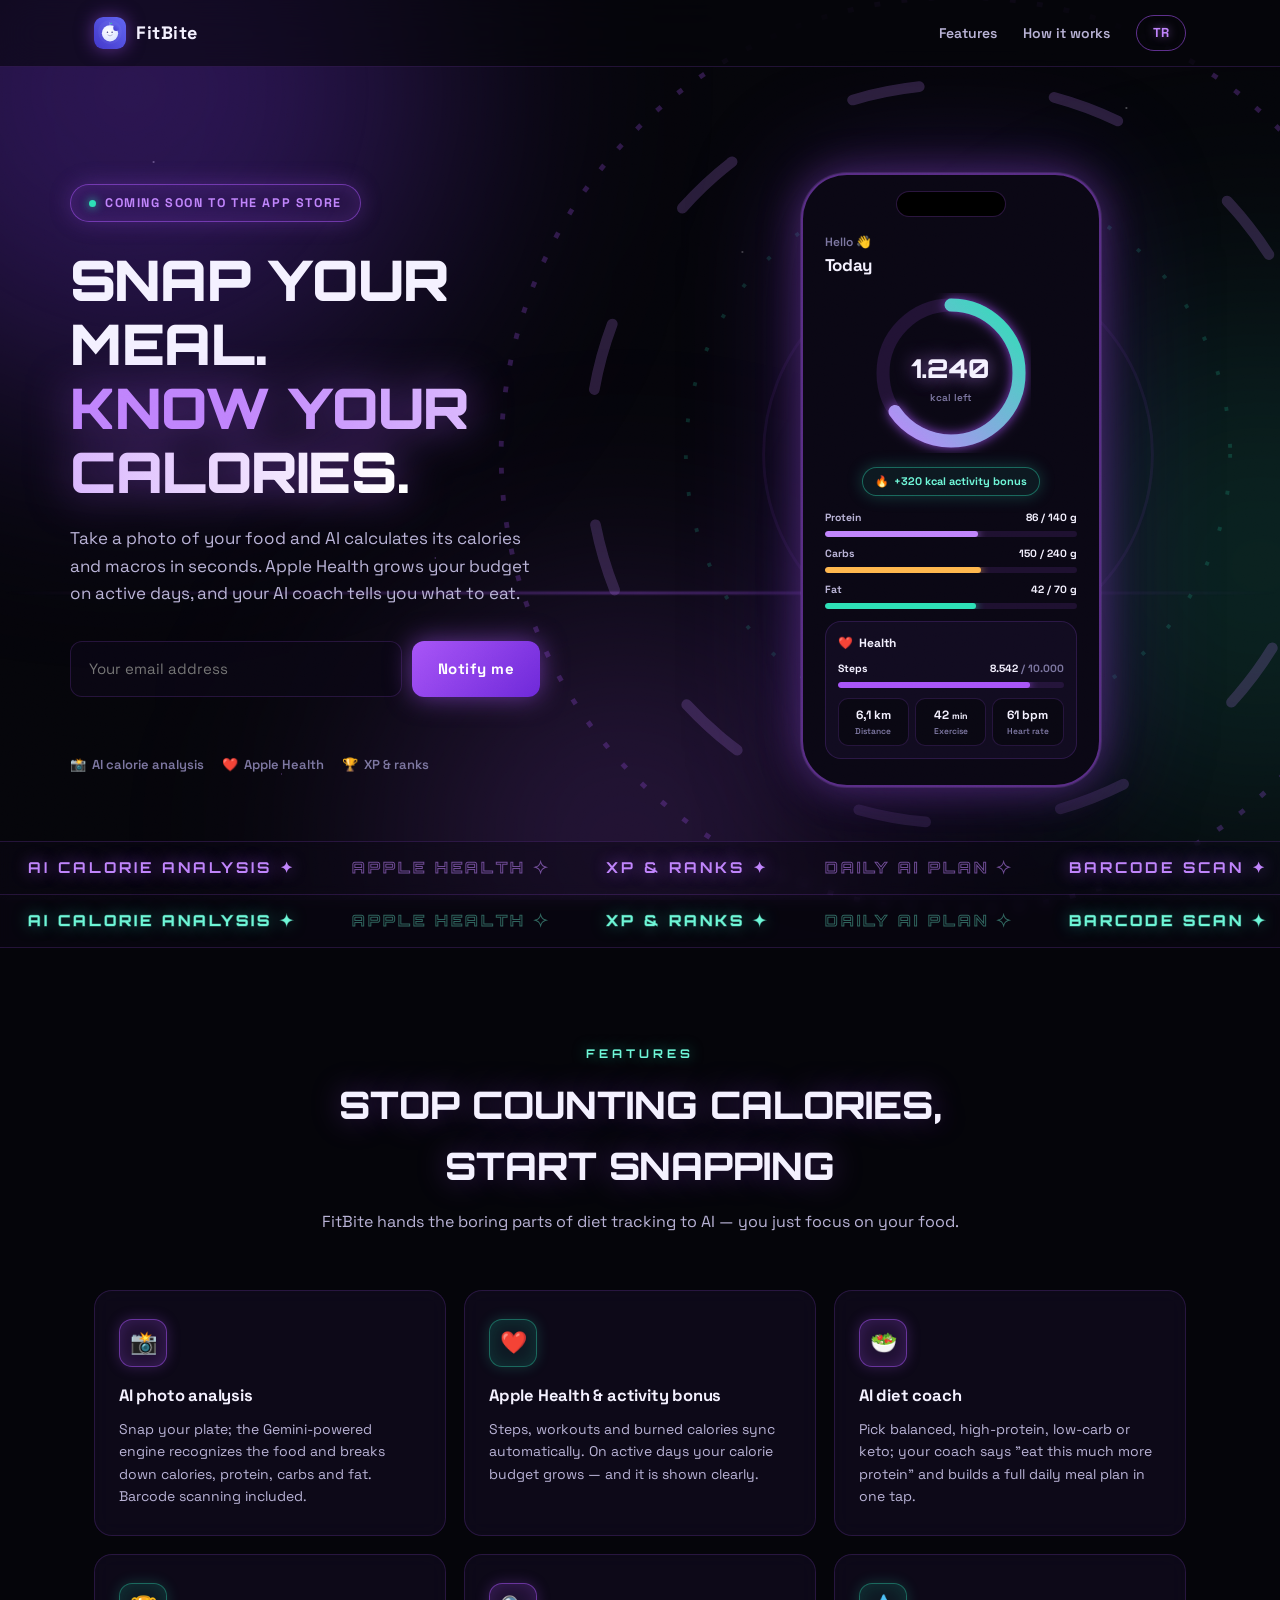
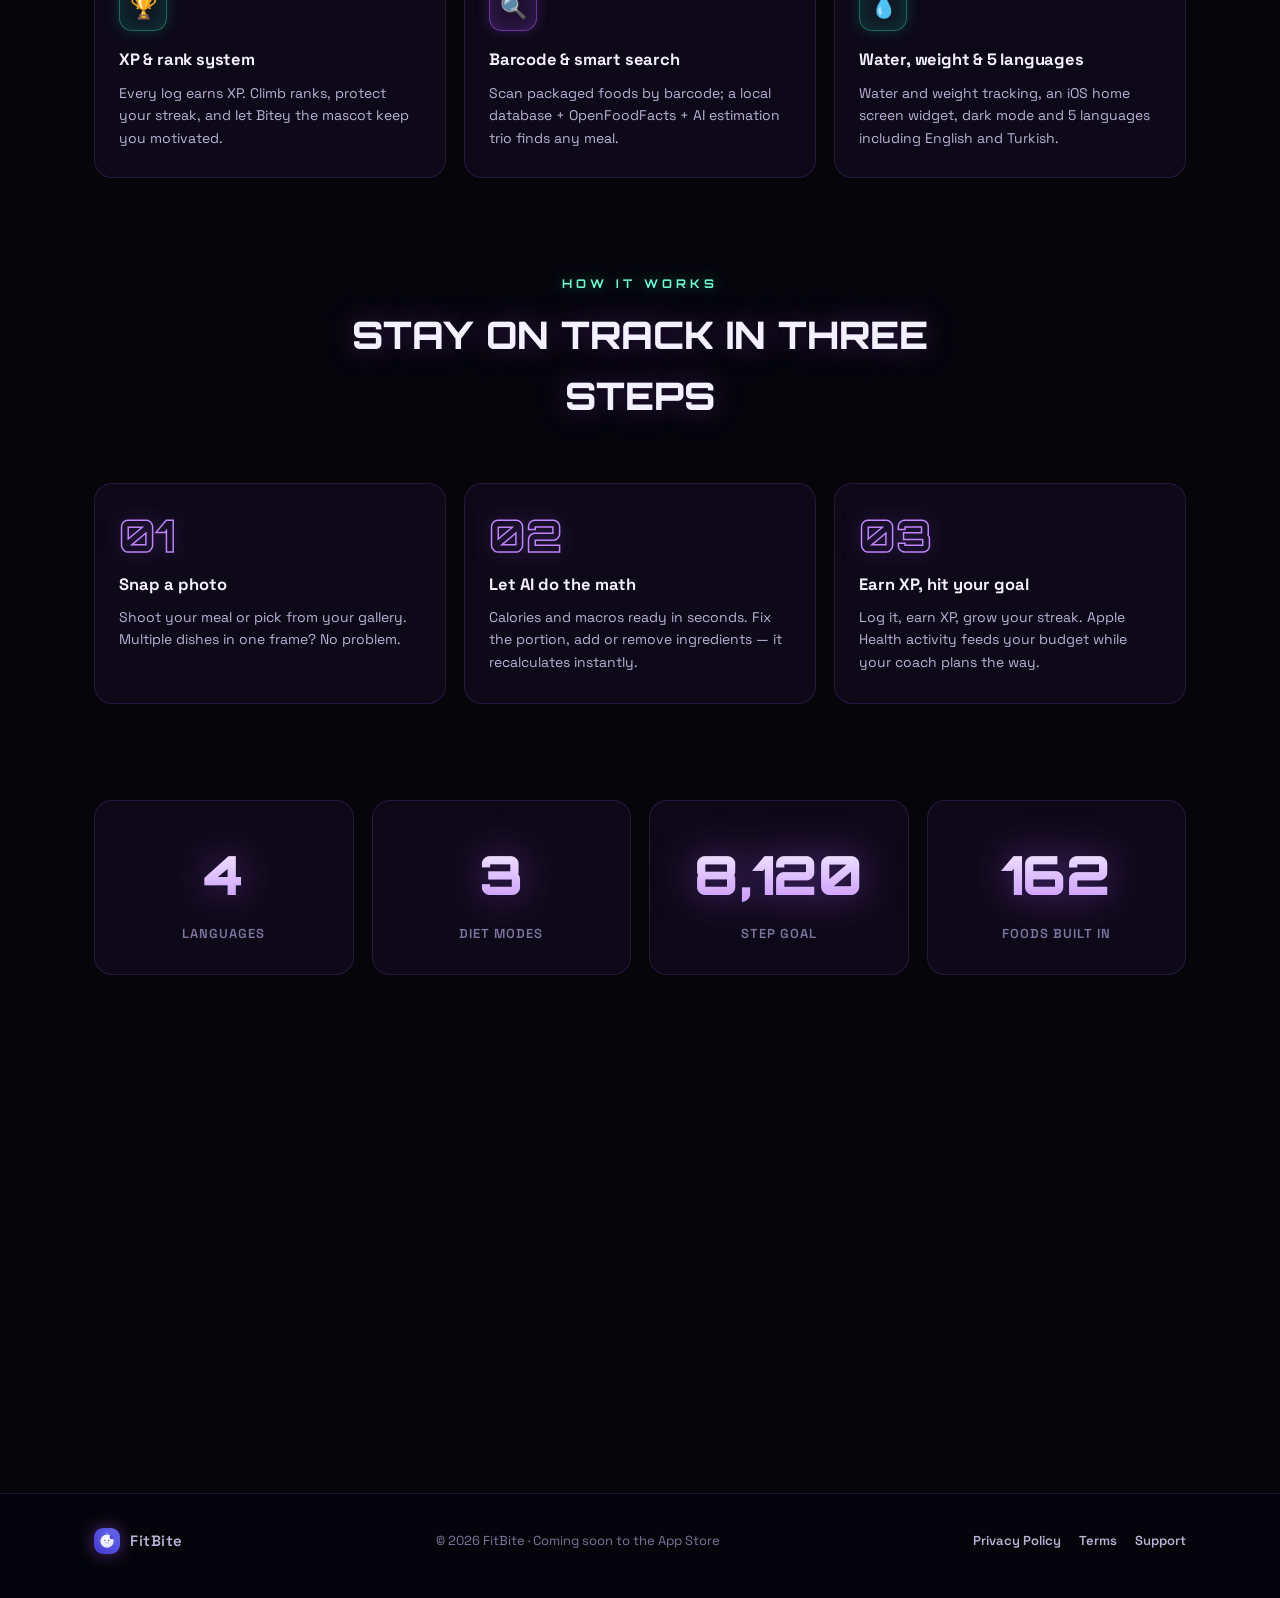
==== commit 8153e945: "Update index.html" ====
--- a/index.html
+++ b/index.html
@@ -544,7 +544,7 @@
 
   <script>
     // Formspree'de ücretsiz form oluşturup ID'yi buraya yaz: https://formspree.io/forms
-    var FORMSPREE_ENDPOINT = 'https://formspree.io/f/YOUR_FORM_ID';
+    var FORMSPREE_ENDPOINT = 'https://formspree.io/f/noreply@fitbite.dev';
 
     var I = {
       tr: {
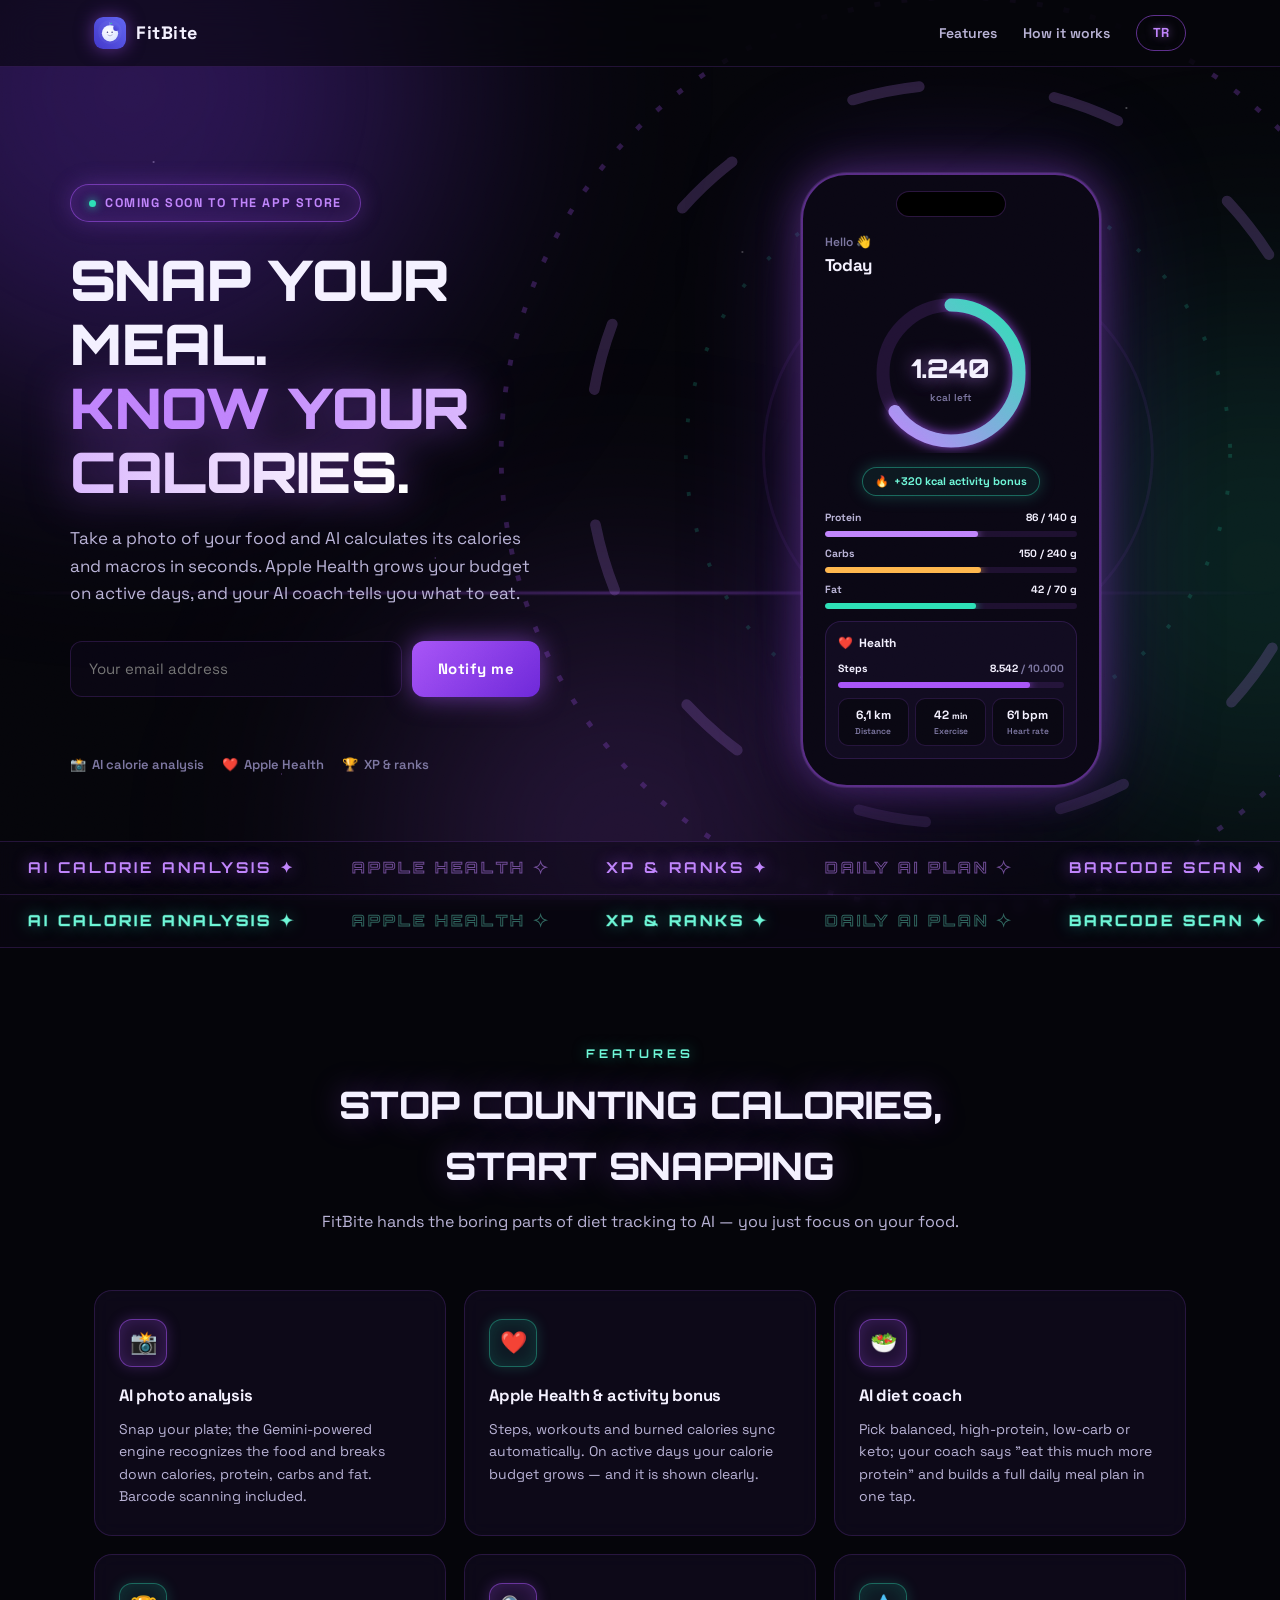
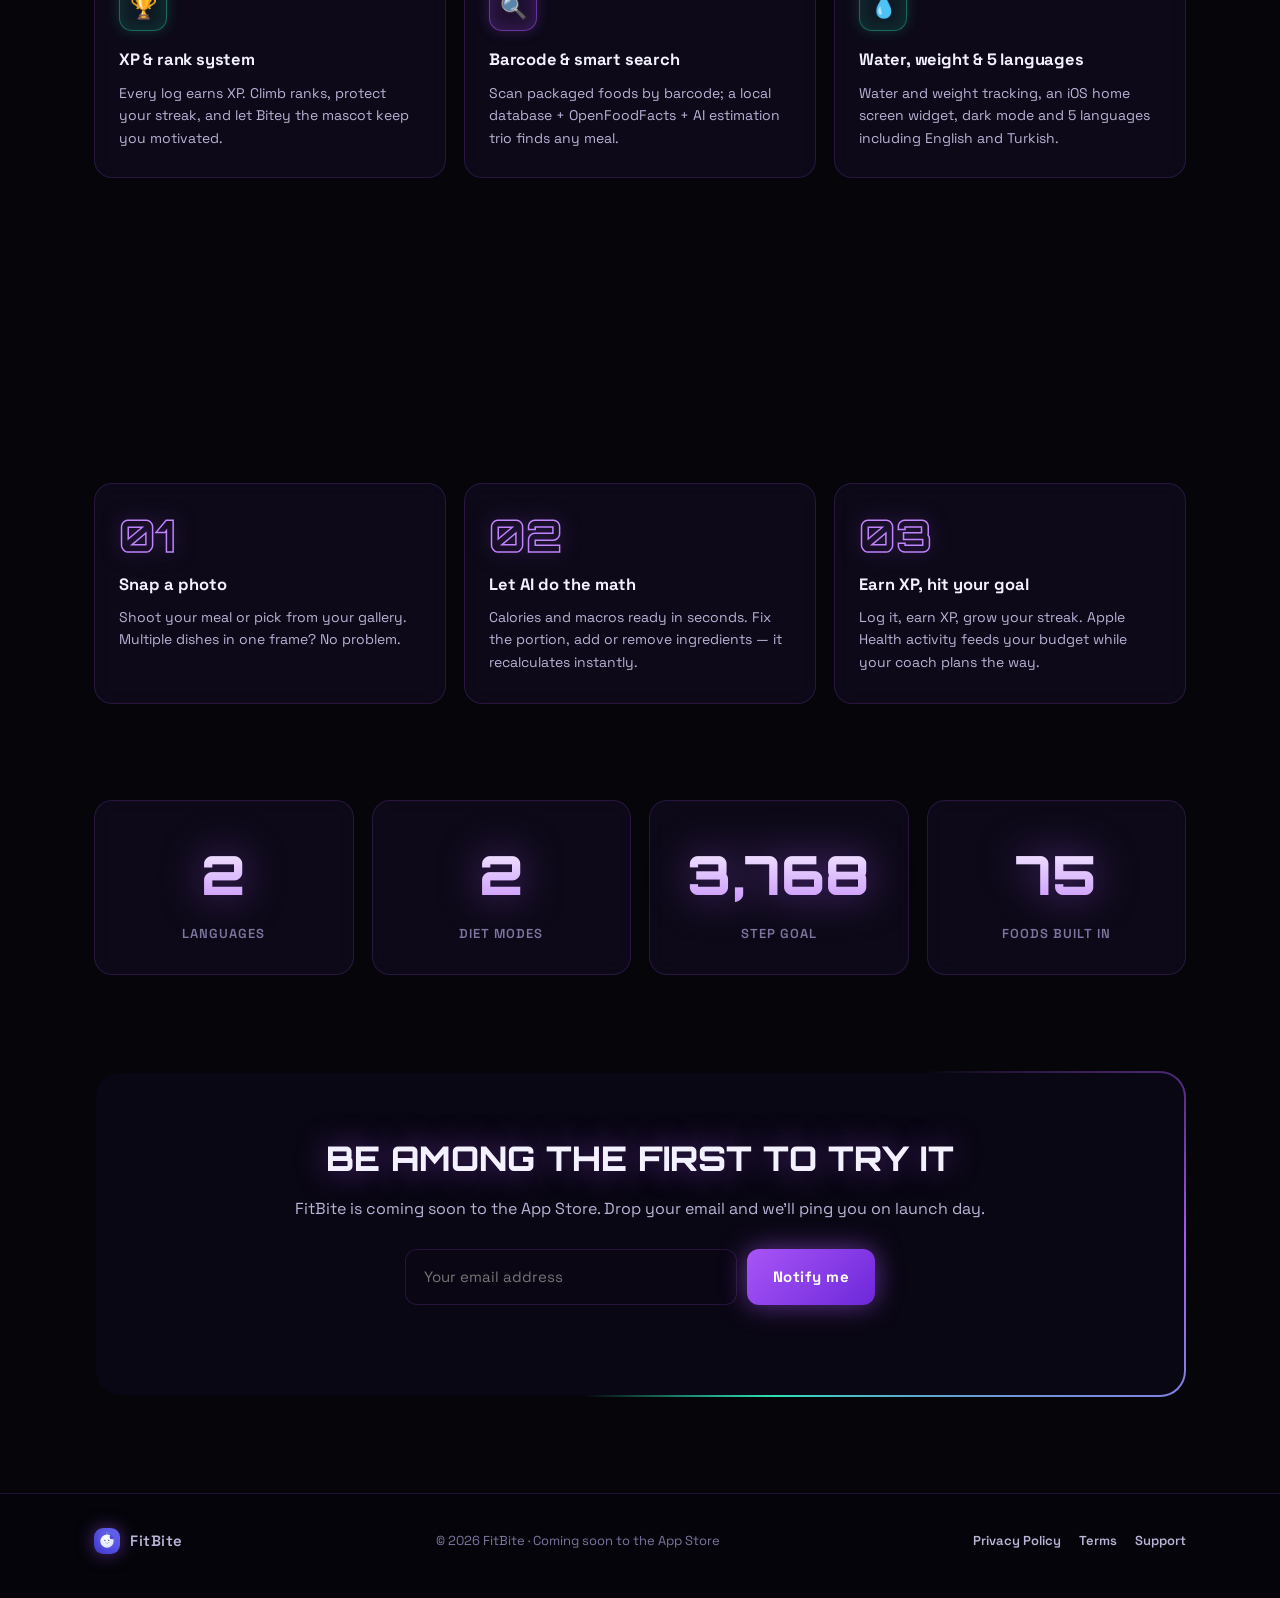
==== commit b36f626a: "waitlist: form Formspree yerine kendi API'ye bağlandı (POST /api/waitlist, locale ile) — kayıt Neon " ====
--- a/index.html
+++ b/index.html
@@ -543,8 +543,8 @@
   </footer>
 
   <script>
-    // Formspree'de ücretsiz form oluşturup ID'yi buraya yaz: https://formspree.io/forms
-    var FORMSPREE_ENDPOINT = 'https://formspree.io/f/noreply@fitbite.dev';
+    // Bekleme listesi — kendi API'miz (Render) + Resend hos geldin maili.
+    var WAITLIST_ENDPOINT = 'https://fitbite-backend-xorm.onrender.com/api/waitlist';
 
     var I = {
       tr: {
@@ -662,14 +662,10 @@
         if (!/^[^\s@]+@[^\s@]+\.[^\s@]+$/.test(email)) {
           msg.textContent = I[lang].err_msg; msg.classList.add('err'); return;
         }
-        if (FORMSPREE_ENDPOINT.indexOf('YOUR_FORM_ID') !== -1) {
-          window.location.href = 'mailto:hello@fitbite.dev?subject=FitBite%20waitlist&body=' + encodeURIComponent(email);
-          return;
-        }
-        fetch(FORMSPREE_ENDPOINT, {
+        fetch(WAITLIST_ENDPOINT, {
           method: 'POST',
           headers: { 'Content-Type': 'application/json', Accept: 'application/json' },
-          body: JSON.stringify({ email: email }),
+          body: JSON.stringify({ email: email, locale: lang }),
         }).then(function (r) {
           if (r.ok) { msg.textContent = I[lang].ok_msg; msg.classList.add('ok'); form.reset(); }
           else { msg.textContent = I[lang].err_msg; msg.classList.add('err'); }
